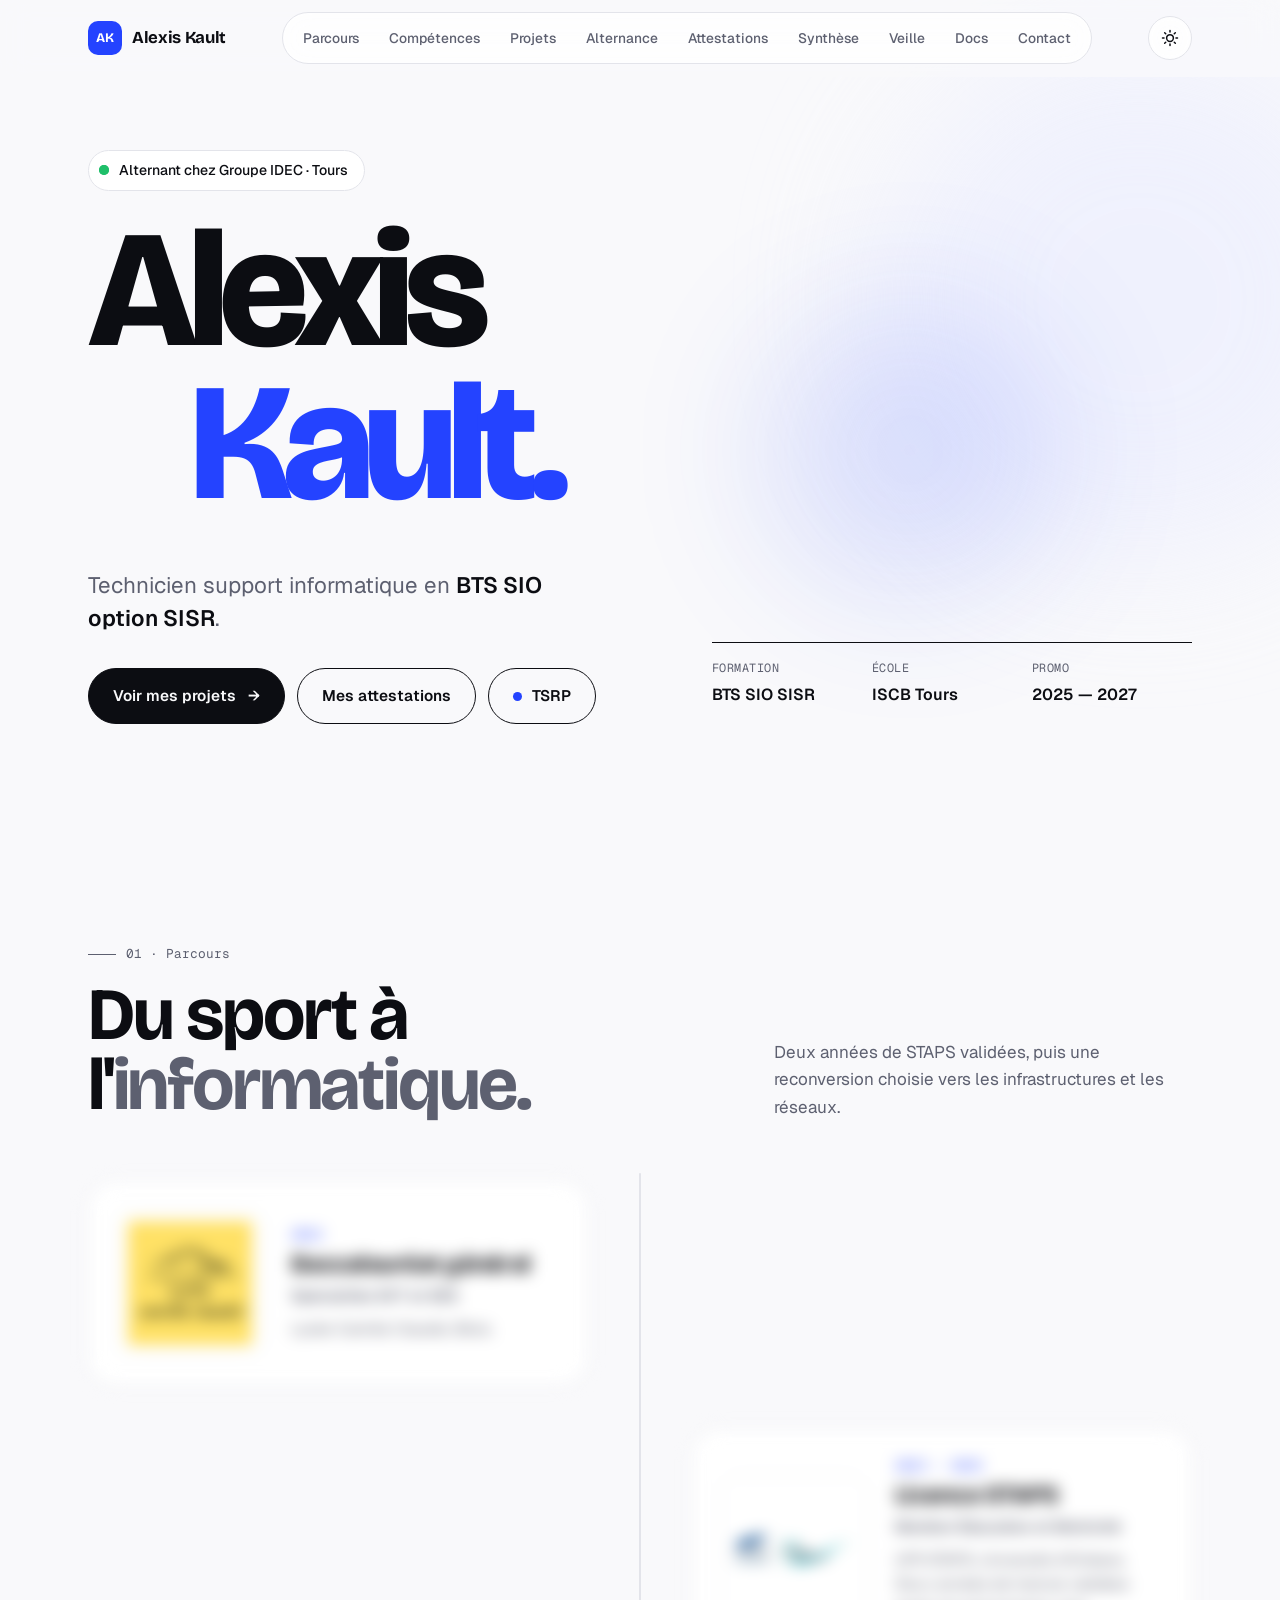
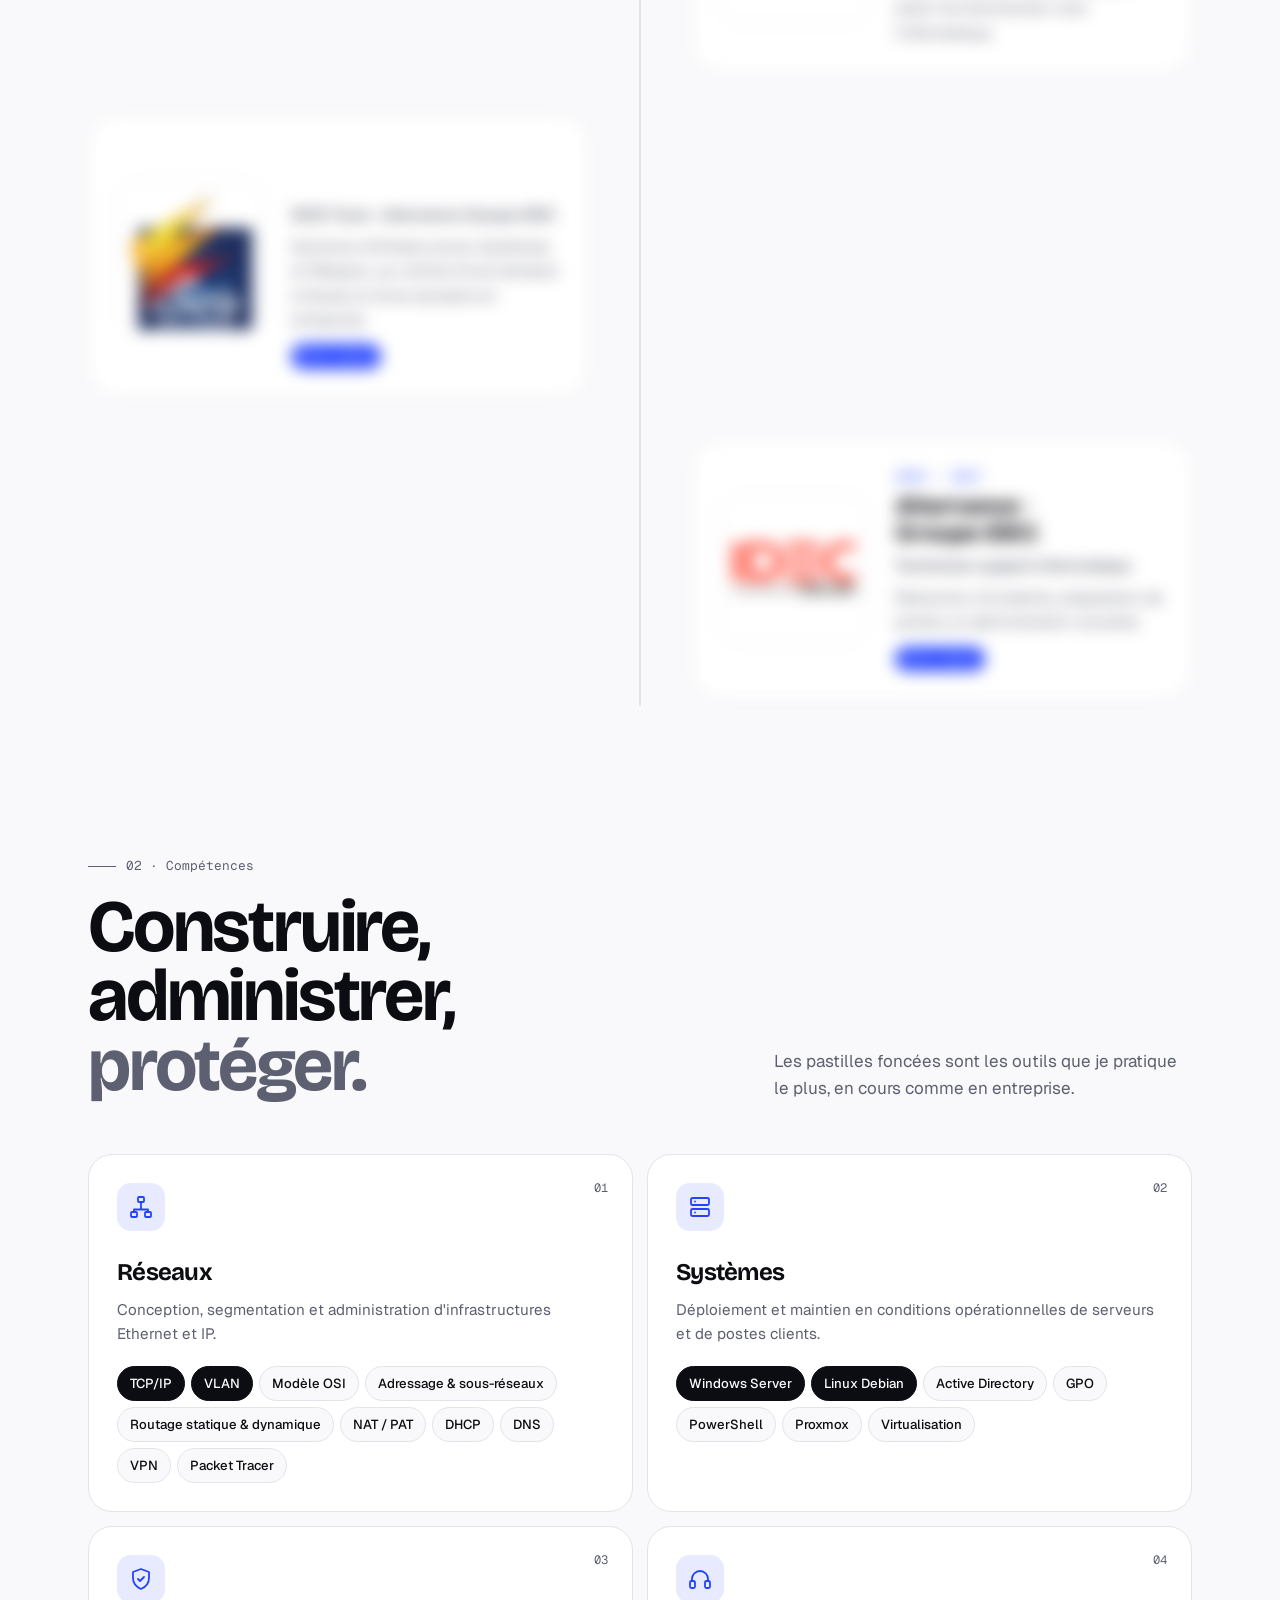
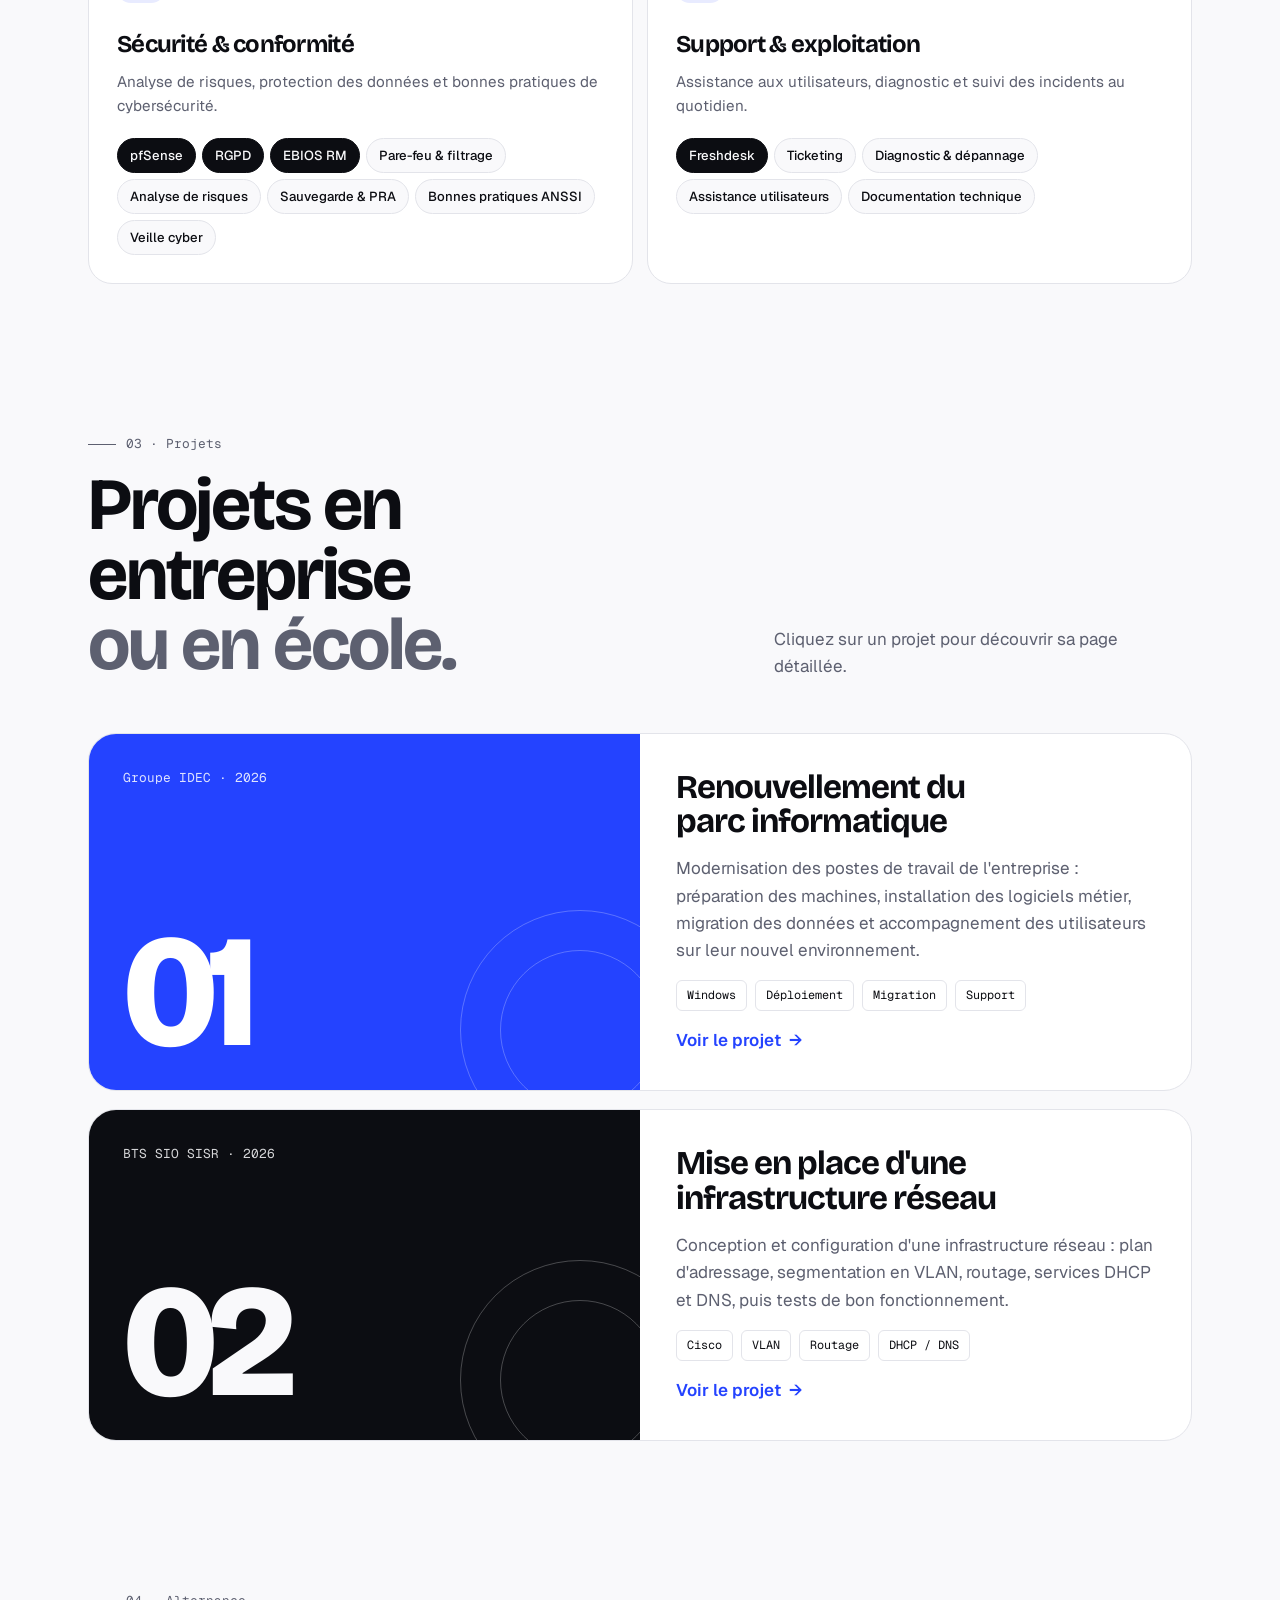
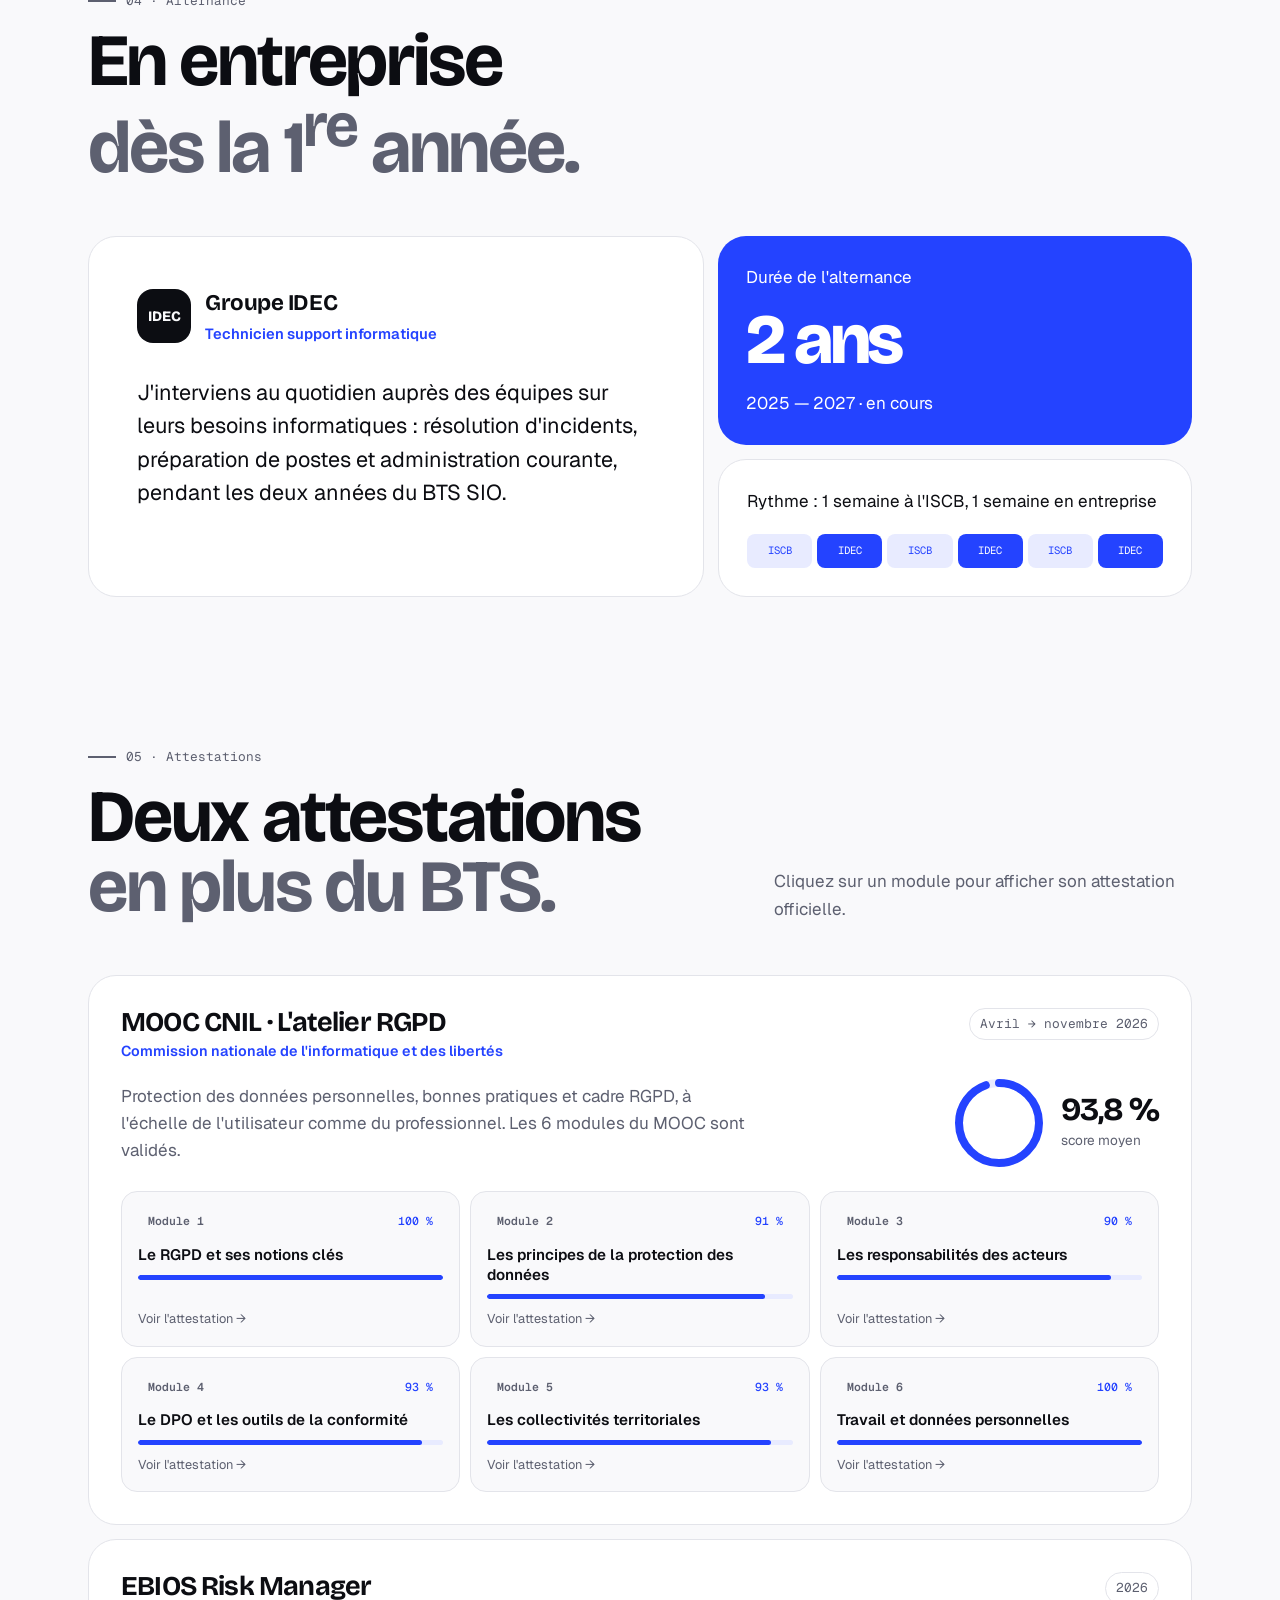
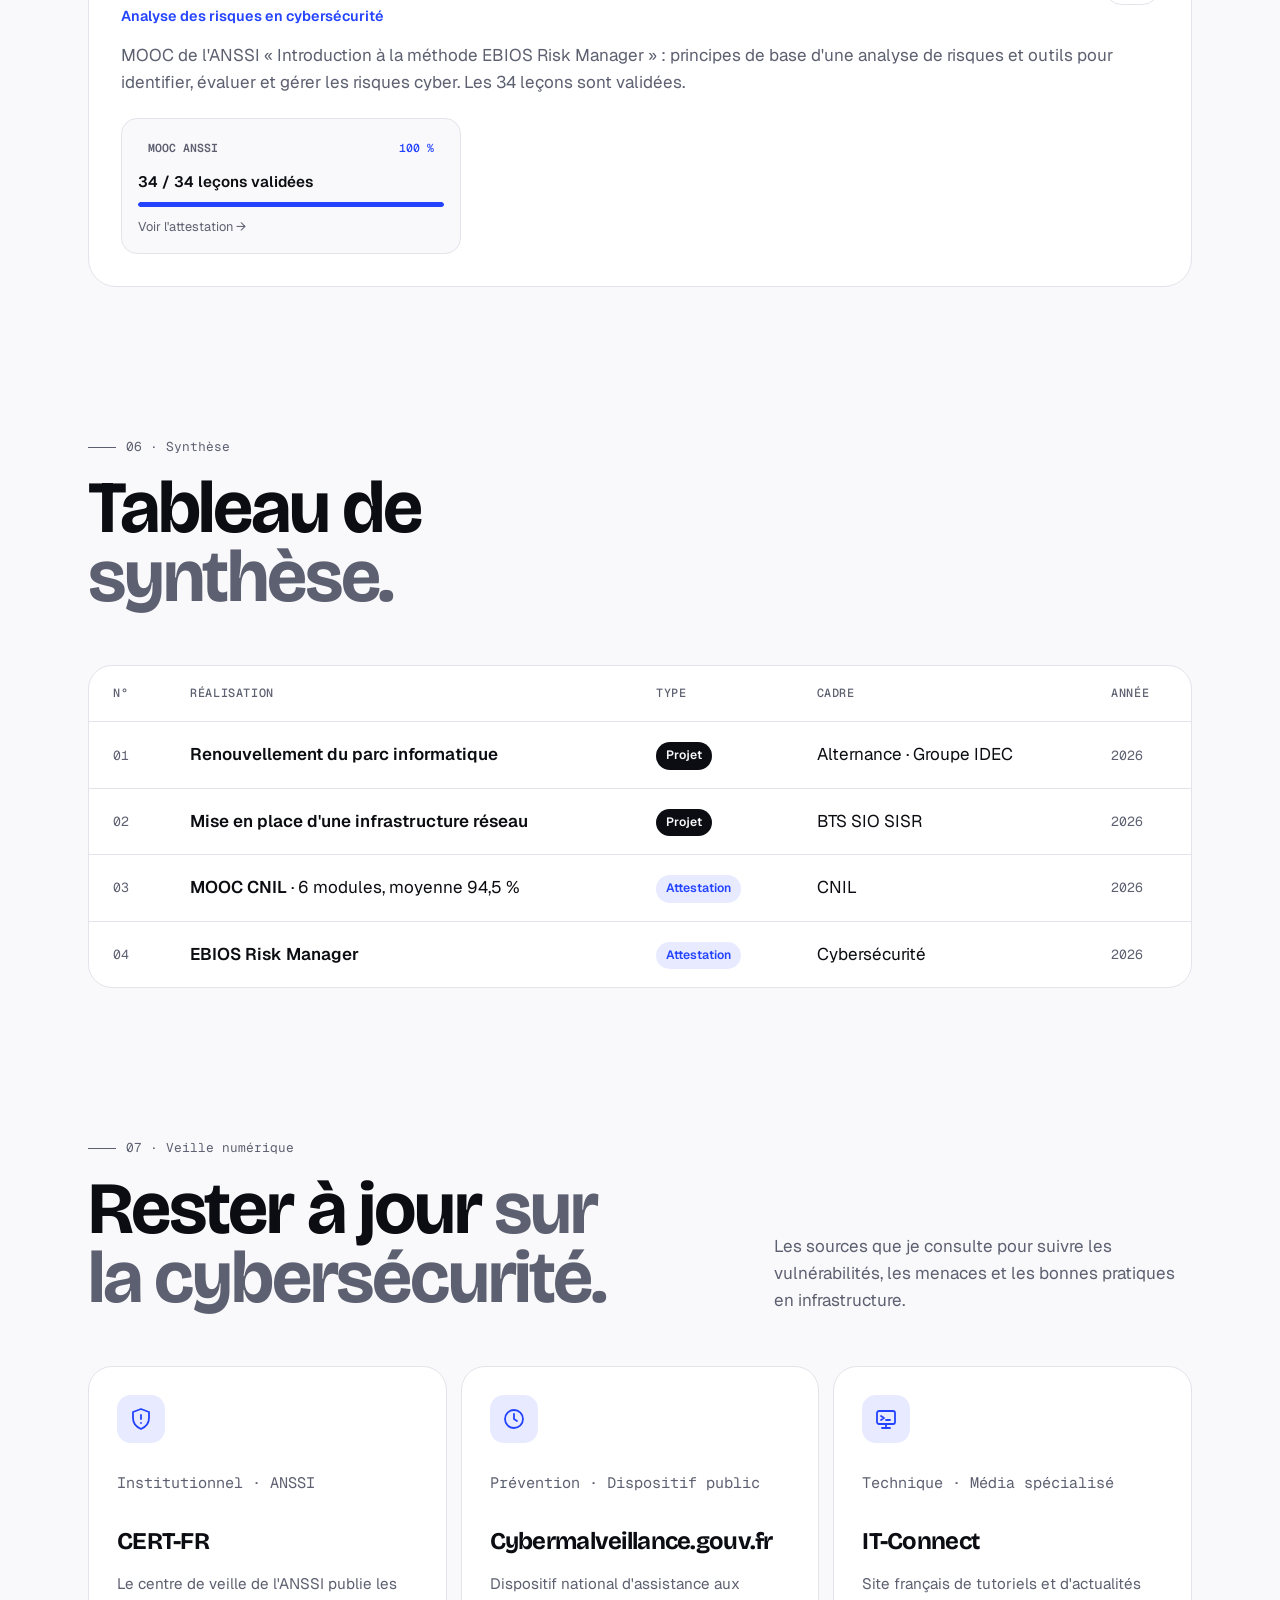
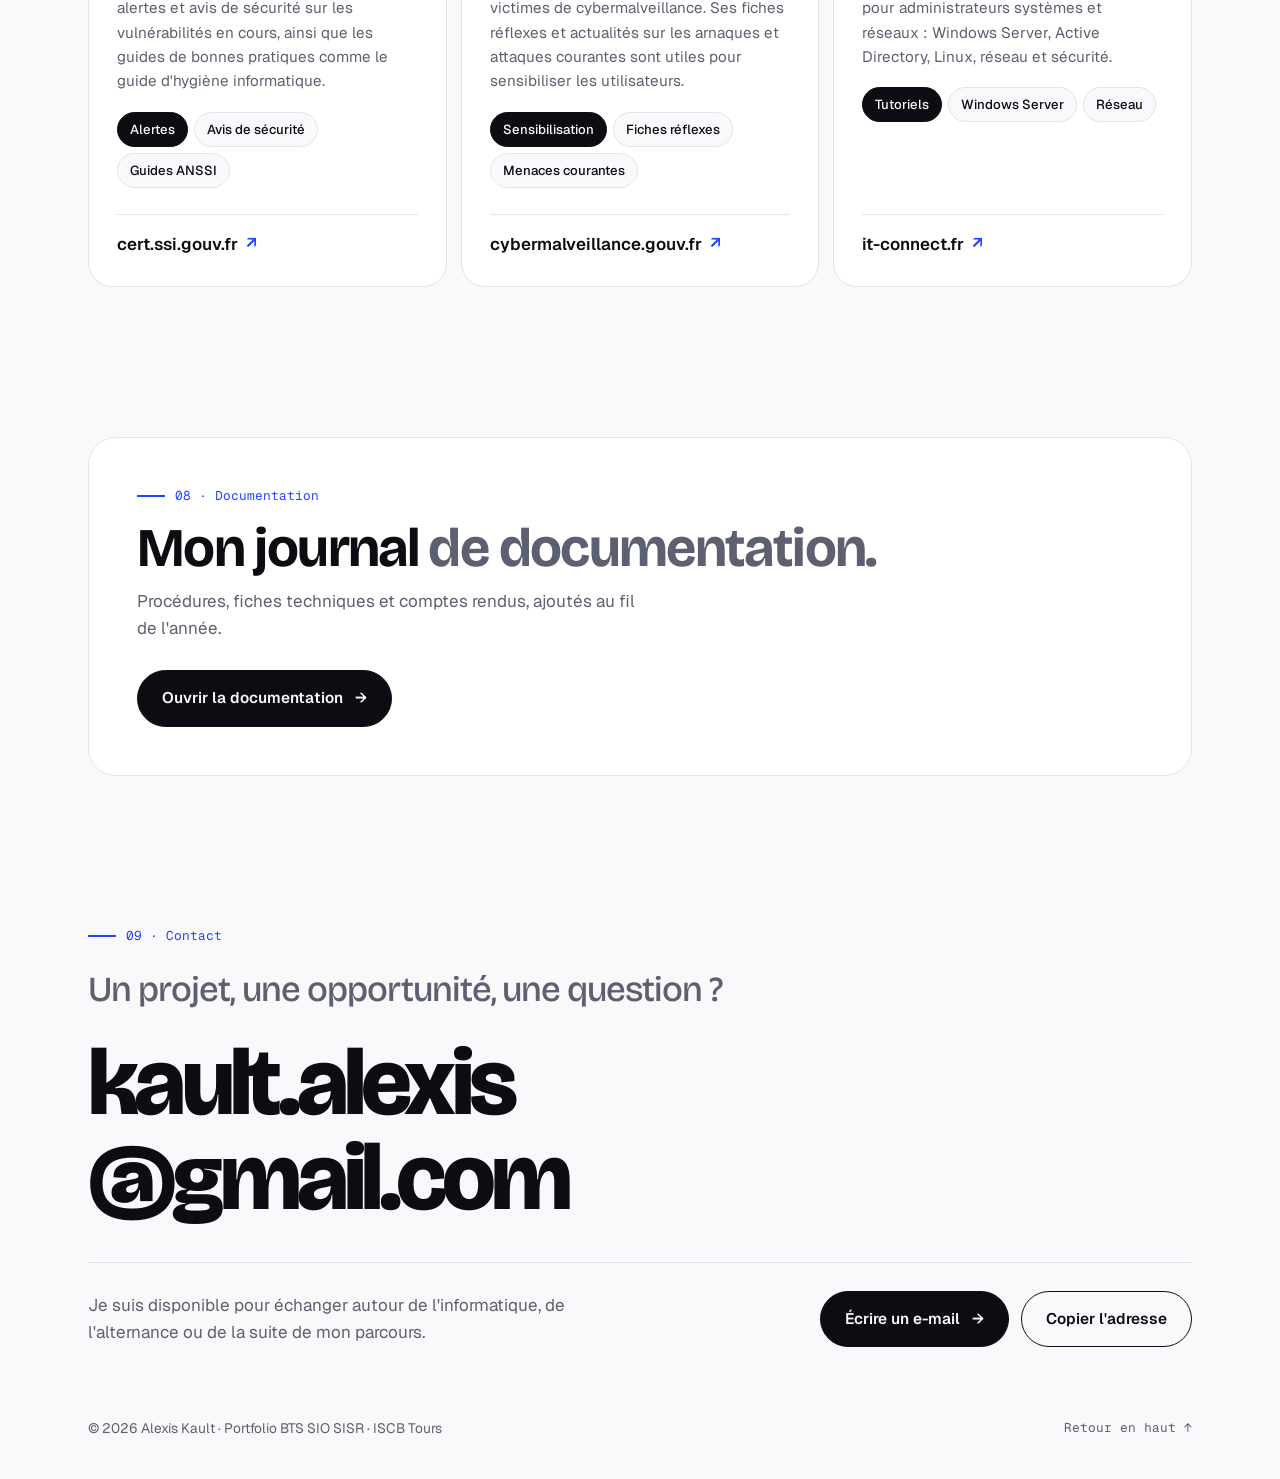
==== index.html @ f775b731 "Add files via upload" ====
<!DOCTYPE html>
<html lang="fr">
<head>
<meta charset="utf-8">
<meta name="viewport" content="width=device-width, initial-scale=1">
<title>Alexis Kault · Portfolio BTS SIO</title>
<meta name="description" content="Portfolio d'Alexis Kault, étudiant en BTS SIO option SISR à l'ISCB de Tours, technicien support informatique en alternance chez Groupe IDEC.">
<meta name="author" content="Alexis Kault">
<meta property="og:type" content="website">
<meta property="og:title" content="Alexis Kault · Portfolio BTS SIO SISR">
<meta property="og:description" content="Réseaux, systèmes et cybersécurité. Technicien support en alternance chez Groupe IDEC.">
<meta name="theme-color" content="#2443ff">
<link rel="icon" href="data:image/svg+xml,%3Csvg xmlns='http://www.w3.org/2000/svg' viewBox='0 0 64 64'%3E%3Crect width='64' height='64' rx='16' fill='%232443ff'/%3E%3Ctext x='32' y='43' font-family='Arial' font-weight='800' font-size='30' fill='white' text-anchor='middle'%3EAK%3C/text%3E%3C/svg%3E">
<script>document.documentElement.classList.add("js")</script>
<link rel="preconnect" href="https://fonts.googleapis.com">
<link rel="preconnect" href="https://fonts.gstatic.com" crossorigin>
<link href="https://fonts.googleapis.com/css2?family=Bricolage+Grotesque:opsz,wght@12..96,400..800&family=Geist:wght@400;500;600&family=Geist+Mono:wght@400;500&display=swap" rel="stylesheet">
<link rel="stylesheet" href="style.css">
</head>
<body>
<a class="skip" href="#contenu">Aller au contenu</a>
<div class="prog" id="prog" aria-hidden="true"></div>

<header class="bar">
  <div class="wrap">
    <a class="logo" href="#top"><i>AK</i>Alexis Kault</a>
    <div class="pill">
      <nav id="nav" aria-label="Navigation principale">
        <span class="ind" id="ind" aria-hidden="true"></span>
        <a href="#parcours">Parcours</a>
        <a href="#competences">Compétences</a>
        <a href="#projets">Projets</a>
        <a href="#alternance">Alternance</a>
        <a href="#certifications">Attestations</a>
        <a href="#synthese">Synthèse</a>
        <a href="#veille">Veille</a>
        <a href="#documentation">Docs</a>
        <a href="#contact">Contact</a>
      </nav>
    </div>
    <div class="right-ctl">
      <button class="icon-btn" id="theme" type="button" aria-label="Changer de thème (clair / sombre)">
        <svg viewBox="0 0 24 24" fill="none" stroke="currentColor" stroke-width="2" stroke-linecap="round"><circle cx="12" cy="12" r="4.5"/><path d="M12 2v2M12 20v2M4.9 4.9l1.4 1.4M17.7 17.7l1.4 1.4M2 12h2M20 12h2M4.9 19.1l1.4-1.4M17.7 6.3l1.4-1.4"/></svg>
      </button>
      <button class="icon-btn burger" id="burger" type="button" aria-label="Ouvrir le menu" aria-expanded="false" aria-controls="drawer">
        <svg viewBox="0 0 24 24" fill="none" stroke="currentColor" stroke-width="2" stroke-linecap="round"><path d="M4 8h16M4 16h16"/></svg>
      </button>
    </div>
  </div>
</header>

<nav class="drawer" id="drawer" aria-label="Menu mobile">
  <a href="#parcours"><small>01</small>Parcours</a>
  <a href="#competences"><small>02</small>Compétences</a>
  <a href="#projets"><small>03</small>Projets</a>
  <a href="#alternance"><small>04</small>Alternance</a>
  <a href="#certifications"><small>05</small>Attestations</a>
  <a href="#synthese"><small>06</small>Synthèse</a>
  <a href="#veille"><small>07</small>Veille</a>
  <a href="#documentation"><small>08</small>Documentation</a>
  <a href="#contact"><small>09</small>Contact</a>
</nav>

<main id="contenu">
<section class="hero" id="top">
  <span class="blob a" aria-hidden="true"></span><span class="blob b" aria-hidden="true"></span>
  <div class="wrap">
    <span class="badge f f0"><i></i>Alternant chez Groupe IDEC · Tours</span>
    <h1><span class="ln"><span>Alexis</span></span><span class="ln"><span><em>Kault.</em></span></span></h1>
    <div class="hero-low">
      <div>
        <p class="lead f f1">Technicien support informatique en <b>BTS SIO option SISR</b>.</p>
        <div class="cta f f2">
          <a class="btn solid" href="#projets">Voir mes projets <span class="ar">→</span></a>
          <a class="btn" href="#certifications">Mes attestations</a>
          <span class="tsrp-wrap"><button class="btn tsrp" id="tsrp" type="button" aria-describedby="tsrp-tip"><span class="tsrp-dot" aria-hidden="true"></span>TSRP</button><span class="tip" id="tsrp-tip" role="tooltip">Tableau de synthèse des réalisations professionnelles</span></span>
        </div>
      </div>
      <dl class="facts f f3">
        <div><dt>Formation</dt><dd>BTS SIO SISR</dd></div>
        <div><dt>École</dt><dd>ISCB Tours</dd></div>
        <div><dt>Promo</dt><dd>2025 — 2027</dd></div>
      </dl>
    </div>
  </div>
</section>

<section class="s" id="parcours">
  <div class="wrap">
    <div class="s-head">
      <div><p class="kicker rv">01 · Parcours</p><h2 class="rv" style="--d:1">Du sport à l'<em>informatique.</em></h2></div>
      <p class="rv" style="--d:2">Deux années de STAPS validées, puis une reconversion choisie vers les infrastructures et les réseaux.</p>
    </div>
    <div class="tl" id="tl">
      <article class="ev">
        <div class="lg" data-logo="lycee-camille-claudel" data-alt="Lycée Camille Claudel">CC<small>logo</small></div>
        <div><p class="yr">2023</p><h3>Baccalauréat général</h3><p class="sp">Spécialités SVT et SES</p><p>Lycée Camille Claudel, Blois.</p></div>
      </article>
      <article class="ev">
        <div class="lg" data-logo="universite-orleans" data-alt="Université d'Orléans">UO<small>logo</small></div>
        <div><p class="yr">2023 — 2025</p><h3>Licence STAPS</h3><p class="sp">Mention Éducation et Motricité</p><p>UFR STAPS, Université d'Orléans. Deux années de licence validées avant ma reconversion vers l'informatique.</p></div>
      </article>
      <article class="ev cur">
        <div class="lg" data-logo="iscb" data-alt="ISCB Tours">ISCB<small>logo</small></div>
        <div><p class="yr">2025 — 2027</p><h3>BTS SIO option SISR</h3><p class="sp">ISCB Tours · alternance Groupe IDEC</p><p>Solutions d'Infrastructure, Systèmes et Réseaux, au rythme d'une semaine à l'école et d'une semaine en entreprise.</p><span class="now">● en cours</span></div>
      </article>
      <article class="ev cur">
        <div class="lg" data-logo="groupe-idec" data-alt="Groupe IDEC">IDEC<small>logo</small></div>
        <div><p class="yr">2025 — 2027</p><h3>Alternance · Groupe IDEC</h3><p class="sp">Technicien support informatique</p><p>Résolution d'incidents, préparation de postes, et administration courante.</p><span class="now">● en cours</span></div>
      </article>
    </div>
  </div>
</section>

<section class="s" id="competences">
  <div class="wrap">
    <div class="s-head">
      <div><p class="kicker rv">02 · Compétences</p><h2 class="rv" style="--d:1">Construire, administrer, <em>protéger.</em></h2></div>
      <p class="rv" style="--d:2">Les pastilles foncées sont les outils que je pratique le plus, en cours comme en entreprise.</p>
    </div>
    <div class="bento">
      <article class="tile big rv">
        <span class="n">01</span>
        <div class="ico"><svg viewBox="0 0 24 24" fill="none" stroke="currentColor" stroke-width="1.8" stroke-linecap="round" stroke-linejoin="round"><rect x="9" y="2" width="6" height="5" rx="1"/><rect x="2" y="17" width="6" height="5" rx="1"/><rect x="16" y="17" width="6" height="5" rx="1"/><path d="M12 7v5M5 17v-2.5h14V17M12 12v2.5"/></svg></div>
        <h3>Réseaux</h3>
        <p>Conception, segmentation et administration d'infrastructures Ethernet et IP.</p>
        <ul class="chips"><li class="k">TCP/IP</li><li class="k">VLAN</li><li>Modèle OSI</li><li>Adressage &amp; sous-réseaux</li><li>Routage statique &amp; dynamique</li><li>NAT / PAT</li><li>DHCP</li><li>DNS</li><li>VPN</li><li>Packet Tracer</li></ul>
      </article>
      <article class="tile big rv" style="--d:1">
        <span class="n">02</span>
        <div class="ico"><svg viewBox="0 0 24 24" fill="none" stroke="currentColor" stroke-width="1.8" stroke-linecap="round" stroke-linejoin="round"><rect x="3" y="3" width="18" height="7" rx="1.5"/><rect x="3" y="14" width="18" height="7" rx="1.5"/><path d="M7 6.5h.01M7 17.5h.01"/></svg></div>
        <h3>Systèmes</h3>
        <p>Déploiement et maintien en conditions opérationnelles de serveurs et de postes clients.</p>
        <ul class="chips"><li class="k">Windows Server</li><li class="k">Linux Debian</li><li>Active Directory</li><li>GPO</li><li>PowerShell</li><li>Proxmox</li><li>Virtualisation</li></ul>
      </article>
      <article class="tile big rv">
        <span class="n">03</span>
        <div class="ico"><svg viewBox="0 0 24 24" fill="none" stroke="currentColor" stroke-width="1.8" stroke-linecap="round" stroke-linejoin="round"><path d="M12 2l8 3v6c0 5-3.5 9-8 11-4.5-2-8-6-8-11V5l8-3z"/><path d="M9 12l2 2 4-4"/></svg></div>
        <h3>Sécurité &amp; conformité</h3>
        <p>Analyse de risques, protection des données et bonnes pratiques de cybersécurité.</p>
        <ul class="chips"><li class="k">pfSense</li><li class="k">RGPD</li><li class="k">EBIOS RM</li><li>Pare-feu &amp; filtrage</li><li>Analyse de risques</li><li>Sauvegarde &amp; PRA</li><li>Bonnes pratiques ANSSI</li><li>Veille cyber</li></ul>
      </article>
      <article class="tile big rv" style="--d:1">
        <span class="n">04</span>
        <div class="ico"><svg viewBox="0 0 24 24" fill="none" stroke="currentColor" stroke-width="1.8" stroke-linecap="round" stroke-linejoin="round"><path d="M4 14v-2a8 8 0 0116 0v2"/><rect x="2" y="14" width="5" height="7" rx="1.5"/><rect x="17" y="14" width="5" height="7" rx="1.5"/></svg></div>
        <h3>Support &amp; exploitation</h3>
        <p>Assistance aux utilisateurs, diagnostic et suivi des incidents au quotidien.</p>
        <ul class="chips"><li class="k">Freshdesk</li><li>Ticketing</li><li>Diagnostic &amp; dépannage</li><li>Assistance utilisateurs</li><li>Documentation technique</li></ul>
      </article>
    </div>
  </div>
</section>

<section class="s" id="projets">
  <div class="wrap">
    <div class="s-head">
      <div><p class="kicker rv">03 · Projets</p><h2 class="rv" style="--d:1">Projets en entreprise <em>ou en école.</em></h2></div>
      <p class="rv" style="--d:2">Cliquez sur un projet pour découvrir sa page détaillée.</p>
    </div>
    <div class="proj">
      <a class="p-card rv" href="projet-1.html">
        <div class="p-vis"><span class="tag">Groupe IDEC · 2026</span><span class="big">01</span><i class="ring" aria-hidden="true"></i><i class="ring r2" aria-hidden="true"></i></div>
        <div class="p-body">
          <h3>Renouvellement du parc informatique</h3>
          <p>Modernisation des postes de travail de l'entreprise : préparation des machines, installation des logiciels métier, migration des données et accompagnement des utilisateurs sur leur nouvel environnement.</p>
          <div class="p-meta"><span>Windows</span><span>Déploiement</span><span>Migration</span><span>Support</span></div>
          <span class="p-more">Voir le projet <span class="ar">→</span></span>
        </div>
      </a>
      <a class="p-card rv" href="projet-2.html">
        <div class="p-vis"><span class="tag">BTS SIO SISR · 2026</span><span class="big">02</span><i class="ring" aria-hidden="true"></i><i class="ring r2" aria-hidden="true"></i></div>
        <div class="p-body">
          <h3>Mise en place d'une infrastructure réseau</h3>
          <p>Conception et configuration d'une infrastructure réseau : plan d'adressage, segmentation en VLAN, routage, services DHCP et DNS, puis tests de bon fonctionnement.</p>
          <div class="p-meta"><span>Cisco</span><span>VLAN</span><span>Routage</span><span>DHCP / DNS</span></div>
          <span class="p-more">Voir le projet <span class="ar">→</span></span>
        </div>
      </a>
    </div>
  </div>
</section>

<section class="s" id="alternance">
  <div class="wrap">
    <div class="s-head">
      <div><p class="kicker rv">04 · Alternance</p><h2 class="rv" style="--d:1">En entreprise <em>dès la 1<sup>re</sup> année.</em></h2></div>
    </div>
    <div class="alt">
      <article class="q rv">
        <div class="co"><i>IDEC</i><div><b>Groupe IDEC</b><span>Technicien support informatique</span></div></div>
        <p>J'interviens au quotidien auprès des équipes sur leurs besoins informatiques : résolution d'incidents, préparation de postes et administration courante, pendant les deux années du BTS SIO.</p>
      </article>
      <div class="side">
        <div class="stat rv" style="--d:1"><span>Durée de l'alternance</span><span class="v"><span data-count="2">2</span> ans</span><span>2025 — 2027 · en cours</span></div>
        <div class="stat alt2 rv" style="--d:2">
          <span>Rythme : 1 semaine à l'ISCB, 1 semaine en entreprise</span>
          <div class="weeks" aria-hidden="true"><span>ISCB</span><span class="w hl">IDEC</span><span>ISCB</span><span class="w">IDEC</span><span>ISCB</span><span class="w">IDEC</span></div>
        </div>
      </div>
    </div>
  </div>
</section>

<section class="s" id="certifications">
  <div class="wrap">
    <div class="s-head">
      <div><p class="kicker rv">05 · Attestations</p><h2 class="rv" style="--d:1">Deux attestations <em>en plus du BTS.</em></h2></div>
      <p class="rv" style="--d:2">Cliquez sur un module pour afficher son attestation officielle.</p>
    </div>
    <div class="certs">
      <article class="c-card wide rv">
        <div class="c-top">
          <div><h3>MOOC CNIL · L'atelier RGPD</h3><p class="by">Commission nationale de l'informatique et des libertés</p></div>
          <span class="date">Avril → novembre 2026</span>
        </div>
        <div class="c-top" style="align-items:center">
          <p style="max-width:58ch">Protection des données personnelles, bonnes pratiques et cadre RGPD, à l'échelle de l'utilisateur comme du professionnel. Les 6 modules du MOOC sont validés.</p>
          <div class="ring-score" id="ring">
            <svg viewBox="0 0 92 92" aria-hidden="true"><circle class="bg" cx="46" cy="46" r="40"/><circle class="fg" cx="46" cy="46" r="40"/></svg>
            <div class="lbl"><b><span id="avg">94,5</span> %</b><span>score moyen</span></div>
          </div>
        </div>
        <div class="mods"><button class="mod" type="button" data-view="cnil1" data-title="CNIL · Module 1 : Le RGPD et ses notions clés · 100 %" style="--k:0"><span class="t"><span>Module 1</span><b>100 %</b></span><span class="nm">Le RGPD et ses notions clés</span><span class="meter"><i style="--v:100%"></i></span><span class="see">Voir l'attestation →</span></button><button class="mod" type="button" data-view="cnil2" data-title="CNIL · Module 2 : Les principes de la protection des données · 91 %" style="--k:1"><span class="t"><span>Module 2</span><b>91 %</b></span><span class="nm">Les principes de la protection des données</span><span class="meter"><i style="--v:91%"></i></span><span class="see">Voir l'attestation →</span></button><button class="mod" type="button" data-view="cnil3" data-title="CNIL · Module 3 : Les responsabilités des acteurs · 90 %" style="--k:2"><span class="t"><span>Module 3</span><b>90 %</b></span><span class="nm">Les responsabilités des acteurs</span><span class="meter"><i style="--v:90%"></i></span><span class="see">Voir l'attestation →</span></button><button class="mod" type="button" data-view="cnil4" data-title="CNIL · Module 4 : Le DPO et les outils de la conformité · 93 %" style="--k:3"><span class="t"><span>Module 4</span><b>93 %</b></span><span class="nm">Le DPO et les outils de la conformité</span><span class="meter"><i style="--v:93%"></i></span><span class="see">Voir l'attestation →</span></button><button class="mod" type="button" data-view="cnil5" data-title="CNIL · Module 5 : Les collectivités territoriales · 93 %" style="--k:4"><span class="t"><span>Module 5</span><b>93 %</b></span><span class="nm">Les collectivités territoriales</span><span class="meter"><i style="--v:93%"></i></span><span class="see">Voir l'attestation →</span></button><button class="mod" type="button" data-view="cnil6" data-title="CNIL · Module 6 : Travail et données personnelles · 100 %" style="--k:5"><span class="t"><span>Module 6</span><b>100 %</b></span><span class="nm">Travail et données personnelles</span><span class="meter"><i style="--v:100%"></i></span><span class="see">Voir l'attestation →</span></button></div>
      </article>
      <article class="c-card wide rv">
        <div class="c-top"><div><h3>EBIOS Risk Manager</h3><p class="by">Analyse des risques en cybersécurité</p></div><span class="date">2026</span></div>
        <p>MOOC de l'ANSSI « Introduction à la méthode EBIOS Risk Manager » : principes de base d'une analyse de risques et outils pour identifier, évaluer et gérer les risques cyber. Les 34 leçons sont validées.</p>
        <div class="mods" style="grid-template-columns:minmax(0,340px)"><button class="mod" type="button" data-view="ebios" data-title="EBIOS Risk Manager · 34 / 34 leçons · 100 %"><span class="t"><span>MOOC ANSSI</span><b>100 %</b></span><span class="nm">34 / 34 leçons validées</span><span class="meter"><i style="--v:100%"></i></span><span class="see">Voir l'attestation →</span></button></div>
      </article>
    </div>
  </div>
</section>

<section class="s" id="synthese">
  <div class="wrap">
    <div class="s-head">
      <div><p class="kicker rv">06 · Synthèse</p><h2 class="rv" style="--d:1">Tableau de <em>synthèse.</em></h2></div>
    </div>
    <div class="tbl rv"><div class="tbl-scroll">
      <table>
        <thead><tr><th>N°</th><th>Réalisation</th><th>Type</th><th>Cadre</th><th>Année</th></tr></thead>
        <tbody>
          <tr><td class="n">01</td><td><b>Renouvellement du parc informatique</b></td><td><span class="t pj">Projet</span></td><td>Alternance · Groupe IDEC</td><td class="n">2026</td></tr>
          <tr><td class="n">02</td><td><b>Mise en place d'une infrastructure réseau</b></td><td><span class="t pj">Projet</span></td><td>BTS SIO SISR</td><td class="n">2026</td></tr>
          <tr><td class="n">03</td><td><b>MOOC CNIL</b> · 6 modules, moyenne 94,5 %</td><td><span class="t ct">Attestation</span></td><td>CNIL</td><td class="n">2026</td></tr>
          <tr><td class="n">04</td><td><b>EBIOS Risk Manager</b></td><td><span class="t ct">Attestation</span></td><td>Cybersécurité</td><td class="n">2026</td></tr>
        </tbody>
      </table>
    </div></div>
  </div>
</section>

<section class="s" id="veille">
  <div class="wrap">
    <div class="s-head">
      <div><p class="kicker rv">07 · Veille numérique</p><h2 class="rv" style="--d:1">Rester à jour <em>sur la cybersécurité.</em></h2></div>
      <p class="rv" style="--d:2">Les sources que je consulte pour suivre les vulnérabilités, les menaces et les bonnes pratiques en infrastructure.</p>
    </div>
    <div class="veille">
      <article class="tile v-card rv" style="--d:0">
        <div class="ico"><svg viewBox="0 0 24 24" fill="none" stroke="currentColor" stroke-width="1.8" stroke-linecap="round" stroke-linejoin="round"><path d="M12 2l8 3v6c0 5-3.5 9-8 11-4.5-2-8-6-8-11V5l8-3z"/><path d="M12 8v4M12 16h.01"/></svg></div>
        <p class="v-src">Institutionnel · ANSSI</p>
        <h3>CERT-FR</h3>
        <p>Le centre de veille de l'ANSSI publie les alertes et avis de sécurité sur les vulnérabilités en cours, ainsi que les guides de bonnes pratiques comme le guide d'hygiène informatique.</p>
        <ul class="chips"><li class="k">Alertes</li><li>Avis de sécurité</li><li>Guides ANSSI</li></ul>
        <a class="v-link" href="https://www.cert.ssi.gouv.fr/" target="_blank" rel="noopener">cert.ssi.gouv.fr <span class="ar">↗</span></a>
      </article>
      <article class="tile v-card rv" style="--d:1">
        <div class="ico"><svg viewBox="0 0 24 24" fill="none" stroke="currentColor" stroke-width="1.8" stroke-linecap="round" stroke-linejoin="round"><circle cx="12" cy="12" r="9"/><path d="M12 7v5l3 2"/></svg></div>
        <p class="v-src">Prévention · Dispositif public</p>
        <h3>Cybermalveillance.gouv.fr</h3>
        <p>Dispositif national d'assistance aux victimes de cybermalveillance. Ses fiches réflexes et actualités sur les arnaques et attaques courantes sont utiles pour sensibiliser les utilisateurs.</p>
        <ul class="chips"><li class="k">Sensibilisation</li><li>Fiches réflexes</li><li>Menaces courantes</li></ul>
        <a class="v-link" href="https://www.cybermalveillance.gouv.fr/" target="_blank" rel="noopener">cybermalveillance.gouv.fr <span class="ar">↗</span></a>
      </article>
      <article class="tile v-card rv" style="--d:2">
        <div class="ico"><svg viewBox="0 0 24 24" fill="none" stroke="currentColor" stroke-width="1.8" stroke-linecap="round" stroke-linejoin="round"><rect x="3" y="4" width="18" height="13" rx="2"/><path d="M8 21h8M12 17v4M7 9l3 2-3 2M12 13h4"/></svg></div>
        <p class="v-src">Technique · Média spécialisé</p>
        <h3>IT-Connect</h3>
        <p>Site français de tutoriels et d'actualités pour administrateurs systèmes et réseaux : Windows Server, Active Directory, Linux, réseau et sécurité.</p>
        <ul class="chips"><li class="k">Tutoriels</li><li>Windows Server</li><li>Réseau</li></ul>
        <a class="v-link" href="https://www.it-connect.fr/" target="_blank" rel="noopener">it-connect.fr <span class="ar">↗</span></a>
      </article>
    </div>
  </div>
</section>

<section class="s" id="documentation">
  <div class="wrap">
    <a class="doc-cta rv" href="documentation.html">
      <div><p class="kicker">08 · Documentation</p><h2>Mon journal <em>de documentation.</em></h2><p>Procédures, fiches techniques et comptes rendus, ajoutés au fil de l'année.</p></div>
      <span class="btn solid">Ouvrir la documentation <span class="ar">→</span></span>
    </a>
  </div>
</section>

<section class="contact" id="contact">
  <div class="wrap">
    <p class="kicker rv">09 · Contact</p>
    <h2 class="rv" style="--d:1;font-size:clamp(1.6rem,3vw,2.2rem);color:var(--mute);font-weight:500">Un projet, une opportunité, une question ?</h2>
    <a class="big-mail rv" style="--d:2" href="mailto:kault.alexis@gmail.com">kault.alexis<br>@gmail.com</a>
    <div class="row2 rv" style="--d:3">
      <p>Je suis disponible pour échanger autour de l'informatique, de l'alternance ou de la suite de mon parcours.</p>
      <div class="cta" style="margin:0">
        <a class="btn solid" href="mailto:kault.alexis@gmail.com">Écrire un e-mail <span class="ar">→</span></a>
        <button class="btn" id="copy" type="button">Copier l'adresse</button>
      </div>
    </div>
  </div>
</section>
</main>

<footer>
  <div class="wrap"><span>© 2026 Alexis Kault · Portfolio BTS SIO SISR · ISCB Tours</span><button class="totop" id="totop" type="button">Retour en haut ↑</button></div>
</footer>

<div class="viewer" id="viewer" role="dialog" aria-modal="true" aria-labelledby="vt" hidden>
  <div class="v-box">
    <div class="v-head">
      <button type="button" id="vprev" aria-label="Attestation précédente">←</button>
      <span class="tt" id="vt"></span><span class="cnt" id="vc"></span>
      <button type="button" id="vnext" aria-label="Attestation suivante">→</button>
      <button type="button" id="vclose" aria-label="Fermer">✕</button>
    </div>
    <div class="v-img"><img id="vimg" alt=""></div>
  </div>
</div>

<dialog class="dlg dv" id="tv" aria-labelledby="tv-t">
  <div class="dv-head"><span class="cat">TSRP</span><span class="dv-date" id="tv-d"></span><button type="button" class="x" data-close aria-label="Fermer">✕</button></div>
  <div class="dv-body"><h3 id="tv-t">Tableau de synthèse des réalisations professionnelles</h3><div id="tv-f"></div></div>
</dialog>
<dialog class="dlg" id="tm" aria-labelledby="tm-t">
  <div class="dlg-in">
    <h3 id="tm-t">Mon TSRP</h3>
    <p class="hint" id="tm-s"></p>
    <div class="drop" id="tm-drop"><input id="tm-file" type="file" accept="application/pdf" aria-describedby="tm-dt"><span class="drop-ico" aria-hidden="true">↑</span><span id="tm-dt"><b>Dépose ton TSRP en PDF ici</b><br><span class="hint">ou clique pour choisir le fichier · 15 Mo max</span></span></div>
    <div class="row-btn"><button class="btn" type="button" id="tm-rm">Retirer le PDF</button><button class="btn" type="button" id="tm-see">Aperçu</button><button class="btn solid" type="button" data-close>Terminé</button></div>
  </div>
</dialog>
<dialog class="dlg" id="lock" aria-labelledby="lockt">
  <form id="lockf" class="dlg-in">
    <h3 id="lockt">Mode édition</h3>
    <label for="pw">Mot de passe<input id="pw" type="password" autocomplete="current-password" required></label>
    <p class="hint" id="pwerr" role="alert" style="color:#d33;min-height:1.2em"></p>
    <div class="row-btn"><button class="btn" type="button" id="lockc">Annuler</button><button class="btn solid" type="submit">Déverrouiller</button></div>
  </form>
</dialog>
<input type="file" id="logo-in" accept="image/png,image/jpeg,image/webp,image/svg+xml" hidden>
<div class="edit-bar fixed" role="status"><span><b>Mode édition.</b> Clique sur un logo du parcours ou sur TSRP pour les changer, puis exporte <b>index.html</b>.</span><span class="acts"><button class="btn" type="button" id="exp">Exporter en HTML</button><button class="btn" type="button" id="quit">Quitter</button></span></div>
<div class="toast" id="toast" role="status" aria-live="polite"></div>
<script id="site-data">window.SITE = {"tsrp":{"name":"Tableau E5 de  KAULT Alexis.pdf","type":"application/pdf","data":"[data-uri]"},"logos":{"lycee-camille-claudel":"[data-uri]","universite-orleans":"[data-uri]","iscb":"[data-uri]","groupe-idec":"[data-uri]"}};</script>
<script>window.ATTESTATIONS={"cnil1": "[data-uri]", "cnil2": "[data-uri]", "cnil3": "[data-uri]", "cnil4": "[data-uri]", "cnil5": "[data-uri]", "cnil6": "[data-uri]", "ebios": "[data-uri]"};</script>
<script>
(function(){
  var SRC='<!DOCTYPE html>\n'+document.documentElement.outerHTML.replace(/^<html[^>]*>/,'<html lang="fr">');
  var root=document.documentElement,body=document.body,calm=matchMedia('(prefers-reduced-motion: reduce)').matches;

  // Thème
  document.getElementById('theme').addEventListener('click',function(){
    var dark=root.dataset.theme?root.dataset.theme==='dark':matchMedia('(prefers-color-scheme: dark)').matches;
    root.dataset.theme=dark?'light':'dark';
    try{localStorage.setItem('ak-theme',root.dataset.theme)}catch(e){}
  });
  try{var t=localStorage.getItem('ak-theme');if(t)root.dataset.theme=t}catch(e){}

  // Menu mobile
  var burger=document.getElementById('burger');
  function menu(o){body.classList.toggle('menu',o);burger.setAttribute('aria-expanded',o);burger.setAttribute('aria-label',o?'Fermer le menu':'Ouvrir le menu')}
  burger.addEventListener('click',function(){menu(!body.classList.contains('menu'))});
  document.querySelectorAll('#drawer a').forEach(function(a){a.addEventListener('click',function(){menu(false)})});

  // Progression + retour en haut
  var prog=document.getElementById('prog');
  var barEl=document.querySelector('.bar');function onScroll(){var m=root.scrollHeight-innerHeight;prog.style.transform='scaleX('+(m>0?scrollY/m:0)+')';barEl.classList.toggle('scrolled',scrollY>20)}
  addEventListener('scroll',onScroll,{passive:true});onScroll();
  document.getElementById('totop').addEventListener('click',function(){scrollTo({top:0,behavior:calm?'auto':'smooth'})});

  // Indicateur de menu glissant
  var nav=document.getElementById('nav'),ind=document.getElementById('ind'),links=[].slice.call(nav.querySelectorAll('a'));
  function mark(id){var on=null;links.forEach(function(a){var m=a.getAttribute('href')==='#'+id;a.classList.toggle('on',m);if(m)on=a});
    if(on){ind.style.left=on.offsetLeft+'px';ind.style.width=on.offsetWidth+'px';ind.style.opacity=1}else ind.style.opacity=0}
  var spy=new IntersectionObserver(function(es){es.forEach(function(e){if(e.isIntersecting)mark(e.target.id)})},{rootMargin:'-45% 0px -50% 0px'});
  document.querySelectorAll('main section').forEach(function(s){spy.observe(s)});

  // Mot tournant
  var rot=[].slice.call(document.querySelectorAll('#rot span')),ri=0;
  if(!calm&&rot.length)setInterval(function(){var a=rot[ri];a.classList.remove('on');a.classList.add('out');
    ri=(ri+1)%rot.length;var b=rot[ri];b.classList.remove('out');b.classList.add('on');
    setTimeout(function(){a.classList.remove('out')},650)},2400);

  // Bandeau : on double le contenu pour une boucle continue

  // Remplissage de la timeline
  var tl=document.getElementById('tl');
  var evs=[].slice.call(tl.querySelectorAll('.ev'));
  function tlFill(){var r=tl.getBoundingClientRect(),p=Math.max(0,Math.min(1,(innerHeight*.65-r.top)/r.height)),line=p*r.height;
    tl.style.setProperty('--tl',p);
    evs.forEach(function(e){var mid=e.offsetTop+e.offsetHeight/2;e.classList.toggle('show',line>=mid-e.offsetHeight*.45)})}
  if(calm){tl.style.setProperty('--tl',1);evs.forEach(function(e){e.classList.add('show')})}else{addEventListener('scroll',tlFill,{passive:true});addEventListener('resize',tlFill);tlFill()}

  // Cascade des pastilles
  document.querySelectorAll('.chips').forEach(function(ul){[].forEach.call(ul.children,function(li,i){li.style.setProperty('--c',i)})});

  // Score moyen (anneau + compteur)
  var avg=document.getElementById('avg'),ring=document.getElementById('ring'),target=parseFloat(avg.textContent.replace(',','.'));
  function fillRing(){ring.style.setProperty('--p',target/100);if(calm)return;var t0=null;
    (function f(t){if(!t0)t0=t;var p=Math.min((t-t0)/1600,1),v=target*(1-Math.pow(1-p,3));avg.textContent=v.toFixed(1).replace('.',',');if(p<1)requestAnimationFrame(f)})(performance.now())}

  // Apparitions au défilement
  var rvs=[].slice.call(document.querySelectorAll('.rv'));
  if(calm||!('IntersectionObserver' in window)){rvs.forEach(function(e){e.classList.add('in')});ring.style.setProperty('--p',target/100)}
  else{
    var io=new IntersectionObserver(function(es){es.forEach(function(e){if(!e.isIntersecting)return;
      e.target.classList.add('in');io.unobserve(e.target);if(e.target.contains(ring))fillRing()})},{threshold:.12,rootMargin:'0px 0px -5% 0px'});
    rvs.forEach(function(e){io.observe(e)});
  }

  // Copier l'adresse
  var copy=document.getElementById('copy');
  copy.addEventListener('click',function(){
    var done=function(t){copy.textContent=t;setTimeout(function(){copy.textContent="Copier l'adresse"},1800)};
    try{navigator.clipboard.writeText('kault.alexis@gmail.com').then(function(){done('Adresse copiée ✓')},function(){done('kault.alexis@gmail.com')})}catch(e){done('kault.alexis@gmail.com')}
  });


  // ---------- Contenus modifiables : logos + TSRP ----------
  var SITE=JSON.parse(JSON.stringify(window.SITE||{}));SITE.logos=SITE.logos||{};
  var HASH='8a58ea9d6d5bae1452634348f8eb0570c50b50aaf249a1b7358eef8becca081c',ok=false;try{ok=sessionStorage.getItem('ak-edit')===HASH}catch(e){}
  function editing(){return location.hash==='#edition'&&ok}
  function esc(x){return String(x||'').replace(/[&<>"']/g,function(c){return{'&':'&amp;','<':'&lt;','>':'&gt;','"':'&quot;',"'":'&#39;'}[c]})}
  var toastEl=document.getElementById('toast'),tt;
  function toast(m){toastEl.textContent=m;toastEl.classList.add('on');clearTimeout(tt);tt=setTimeout(function(){toastEl.classList.remove('on')},2200)}
  function idb(){return new Promise(function(res,rej){var r=indexedDB.open('ak-site',1);r.onupgradeneeded=function(){r.result.createObjectStore('kv')};r.onsuccess=function(){res(r.result)};r.onerror=function(){rej(r.error)}})}
  function loadDraft(){return idb().then(function(db){return new Promise(function(res){var q=db.transaction('kv').objectStore('kv').get('site');q.onsuccess=function(){res(q.result)};q.onerror=function(){res(null)}})}).catch(function(){return null})}
  function save(){return idb().then(function(db){var t=db.transaction('kv','readwrite');t.objectStore('kv').put(SITE,'site')}).catch(function(){toast("Impossible d'enregistrer : exporte tout de suite")})}
  function readFile(f,re,max,cb){if(!f)return;if(!re.test(f.type)){toast('Format non pris en charge');return}if(f.size>max){toast('Fichier trop lourd');return}
    var r=new FileReader();r.onload=function(){cb({name:f.name,type:f.type,data:r.result})};r.readAsDataURL(f)}
  function toBlob(u){var p=u.split(','),bin=atob(p[1]),a=new Uint8Array(bin.length);for(var i=0;i<bin.length;i++)a[i]=bin.charCodeAt(i);return new Blob([a],{type:p[0].slice(5).split(';')[0]})}

  // Logos
  var lgs=[].slice.call(document.querySelectorAll('.lg[data-logo]'));
  lgs.forEach(function(l){l.dataset.ph=l.innerHTML});
  function renderLogos(){lgs.forEach(function(l){var src=SITE.logos[l.dataset.logo];
    l.innerHTML=(src?'<img src="'+src+'" alt="Logo '+esc(l.dataset.alt)+'">':l.dataset.ph)+(editing()?'<span class="lg-edit">'+(src?'Changer · <u data-rm>retirer</u>':'+ Ajouter le logo')+'</span>':'');
    l.classList.toggle('editable',editing());if(editing()){l.tabIndex=0;l.setAttribute('role','button');l.setAttribute('aria-label','Changer le logo '+l.dataset.alt)}else{l.removeAttribute('tabindex');l.removeAttribute('role');l.removeAttribute('aria-label')}})}
  var logoIn=document.getElementById('logo-in'),logoKey=null;
  lgs.forEach(function(l){function go(e){if(!editing())return;if(e.target.closest('[data-rm]')){delete SITE.logos[l.dataset.logo];save();renderLogos();toast('Logo retiré');return}logoKey=l.dataset.logo;logoIn.value='';logoIn.click()}
    l.addEventListener('click',go);l.addEventListener('keydown',function(e){if(e.key==='Enter'||e.key===' '){e.preventDefault();go(e)}})});
  logoIn.addEventListener('change',function(){readFile(logoIn.files[0],/^image\//,3*1024*1024,function(f){SITE.logos[logoKey]=f.data;save();renderLogos();toast('Logo ajouté ✓')})});

  // TSRP
  var tbtn=document.getElementById('tsrp'),tv=document.getElementById('tv'),tm=document.getElementById('tm'),blob=null;
  function renderTsrp(){tbtn.classList.toggle('empty',!SITE.tsrp&&!editing());tbtn.setAttribute('aria-label',SITE.tsrp||editing()?'Ouvrir le TSRP':'TSRP bientôt disponible');
    var s=document.getElementById('tm-s'),dt=document.getElementById('tm-dt'),dr=document.getElementById('tm-drop');
    s.textContent=SITE.tsrp?'PDF en ligne : '+SITE.tsrp.name+'. Dépose un nouveau fichier pour le remplacer.':'Aucun PDF pour le moment.';
    dr.classList.toggle('has',!!SITE.tsrp);document.getElementById('tm-rm').hidden=!SITE.tsrp;document.getElementById('tm-see').hidden=!SITE.tsrp}
  function viewTsrp(){if(!SITE.tsrp){toast('Le TSRP sera bientôt disponible');return}if(blob)URL.revokeObjectURL(blob);blob=URL.createObjectURL(toBlob(SITE.tsrp.data));
    document.getElementById('tv-d').textContent=SITE.tsrp.name;
    document.getElementById('tv-f').innerHTML='<iframe class="dv-pdf" src="'+blob+'#view=FitH" title="TSRP"></iframe><div class="dv-acts"><a class="btn solid" href="'+blob+'" target="_blank" rel="noopener">Ouvrir en plein écran <span class="ar">→</span></a><a class="btn" href="'+blob+'" download="'+esc(SITE.tsrp.name)+'">Télécharger</a></div>';tv.showModal()}
  tbtn.addEventListener('click',function(){if(editing()){renderTsrp();tm.showModal()}else viewTsrp()});
  document.getElementById('tm-see').addEventListener('click',function(){tm.close();viewTsrp()});
  document.getElementById('tm-rm').addEventListener('click',function(){SITE.tsrp=null;save();renderTsrp();toast('PDF retiré')});
  var tf=document.getElementById('tm-file'),tdr=document.getElementById('tm-drop');
  function setT(f){readFile(f,/^application\/pdf$/,15*1024*1024,function(x){SITE.tsrp=x;save();renderTsrp();toast('TSRP ajouté ✓')})}
  tf.addEventListener('change',function(){setT(tf.files[0]);tf.value=''});
  ['dragenter','dragover'].forEach(function(ev){tdr.addEventListener(ev,function(e){e.preventDefault();tdr.classList.add('over')})});
  ['dragleave','drop'].forEach(function(ev){tdr.addEventListener(ev,function(e){e.preventDefault();tdr.classList.remove('over')})});
  tdr.addEventListener('drop',function(e){setT(e.dataTransfer.files[0])});
  [tv,tm].forEach(function(d){d.addEventListener('click',function(e){if(e.target===d||e.target.closest('[data-close]'))d.close()})});

  // Mot de passe + export
  var lock=document.getElementById('lock'),lockf=document.getElementById('lockf'),pw=document.getElementById('pw'),pwerr=document.getElementById('pwerr');
  function sha(t){return crypto.subtle.digest('SHA-256',new TextEncoder().encode(t)).then(function(b){return [].map.call(new Uint8Array(b),function(x){return x.toString(16).padStart(2,'0')}).join('')})}
  function all(){body.classList.toggle('editing',editing());renderLogos();renderTsrp()}
  function ask(){if(location.hash==='#edition'&&!ok&&!lock.open){lockf.reset();pwerr.textContent='';lock.showModal();pw.focus()}}
  function leave(){history.replaceState(null,'',location.pathname);all()}
  document.getElementById('lockc').addEventListener('click',function(){lock.close();leave()});
  lock.addEventListener('cancel',function(){setTimeout(leave)});
  lockf.addEventListener('submit',function(e){e.preventDefault();
    if(!window.crypto||!crypto.subtle){pwerr.textContent='Déverrouillage impossible ici : ouvre la page depuis ton site en ligne (https).';return}
    sha('ak-portfolio:'+pw.value).then(function(h){if(h===HASH){ok=true;try{sessionStorage.setItem('ak-edit',HASH)}catch(x){}lock.close();all();toast('Mode édition activé')}else{pwerr.textContent='Mot de passe incorrect.';pw.select()}})});
  document.getElementById('quit').addEventListener('click',function(){ok=false;try{sessionStorage.removeItem('ak-edit')}catch(x){}leave()});
  document.getElementById('exp').addEventListener('click',function(){
    var out=SRC.replace(/<script id="site-data">[\s\S]*?<\/script>/,function(){return '<script id="site-data">window.SITE = '+JSON.stringify(SITE).replace(/</g,'\\u003c')+';<\/script>'});
    try{var a=document.createElement('a');a.href=URL.createObjectURL(new Blob([out],{type:'text/html'}));a.download='index.html';document.body.appendChild(a);a.click();a.remove();toast('index.html téléchargé')}catch(x){toast('Téléchargement bloqué ici')}});
  addEventListener('hashchange',function(){all();ask()});
  all();
  if(location.hash==='#edition')loadDraft().then(function(d){if(d){SITE=d;SITE.logos=SITE.logos||{};all()}ask()});

  // Visionneuse d'attestations
  var V=document.getElementById('viewer'),img=document.getElementById('vimg'),vt=document.getElementById('vt'),vc=document.getElementById('vc');
  var items=[].slice.call(document.querySelectorAll('[data-view]')),cur=0,last=null;
  function show(i){cur=(i+items.length)%items.length;var b=items[cur];img.src=window.ATTESTATIONS[b.dataset.view];img.alt='Attestation : '+b.dataset.title;vt.textContent=b.dataset.title;vc.textContent=(cur+1)+' / '+items.length}
  function open(i){last=document.activeElement;show(i);V.hidden=false;requestAnimationFrame(function(){V.classList.add('open')});body.style.overflow='hidden';document.getElementById('vclose').focus()}
  function close(){V.classList.remove('open');body.style.overflow='';setTimeout(function(){V.hidden=true},300);if(last)last.focus()}
  items.forEach(function(b,i){b.addEventListener('click',function(){open(i)})});
  document.getElementById('vclose').addEventListener('click',close);
  document.getElementById('vprev').addEventListener('click',function(){show(cur-1)});
  document.getElementById('vnext').addEventListener('click',function(){show(cur+1)});
  V.addEventListener('click',function(e){if(e.target===V)close()});
  addEventListener('keydown',function(e){
    if(e.key==='Escape'){if(!V.hidden)close();else menu(false)}
    if(V.hidden)return;if(e.key==='ArrowRight')show(cur+1);if(e.key==='ArrowLeft')show(cur-1)});
})();
</script>
</body>
</html>
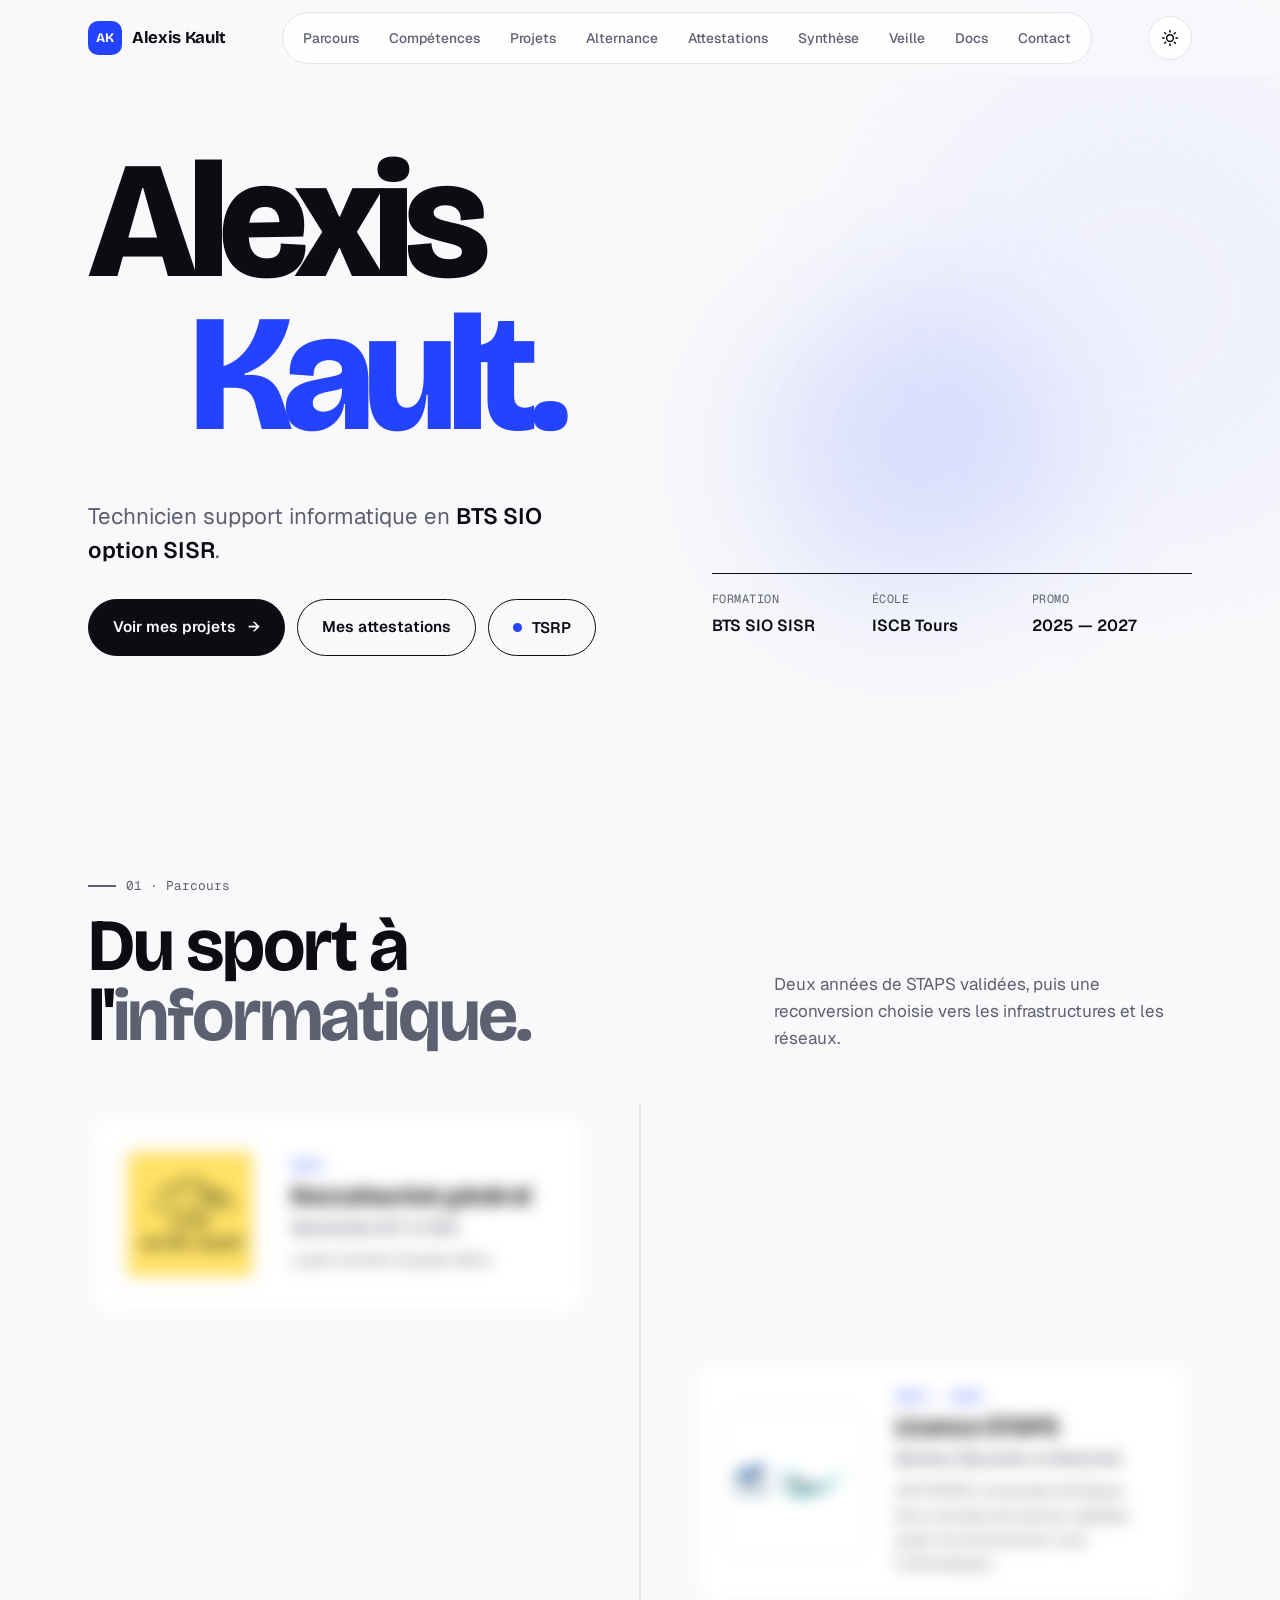
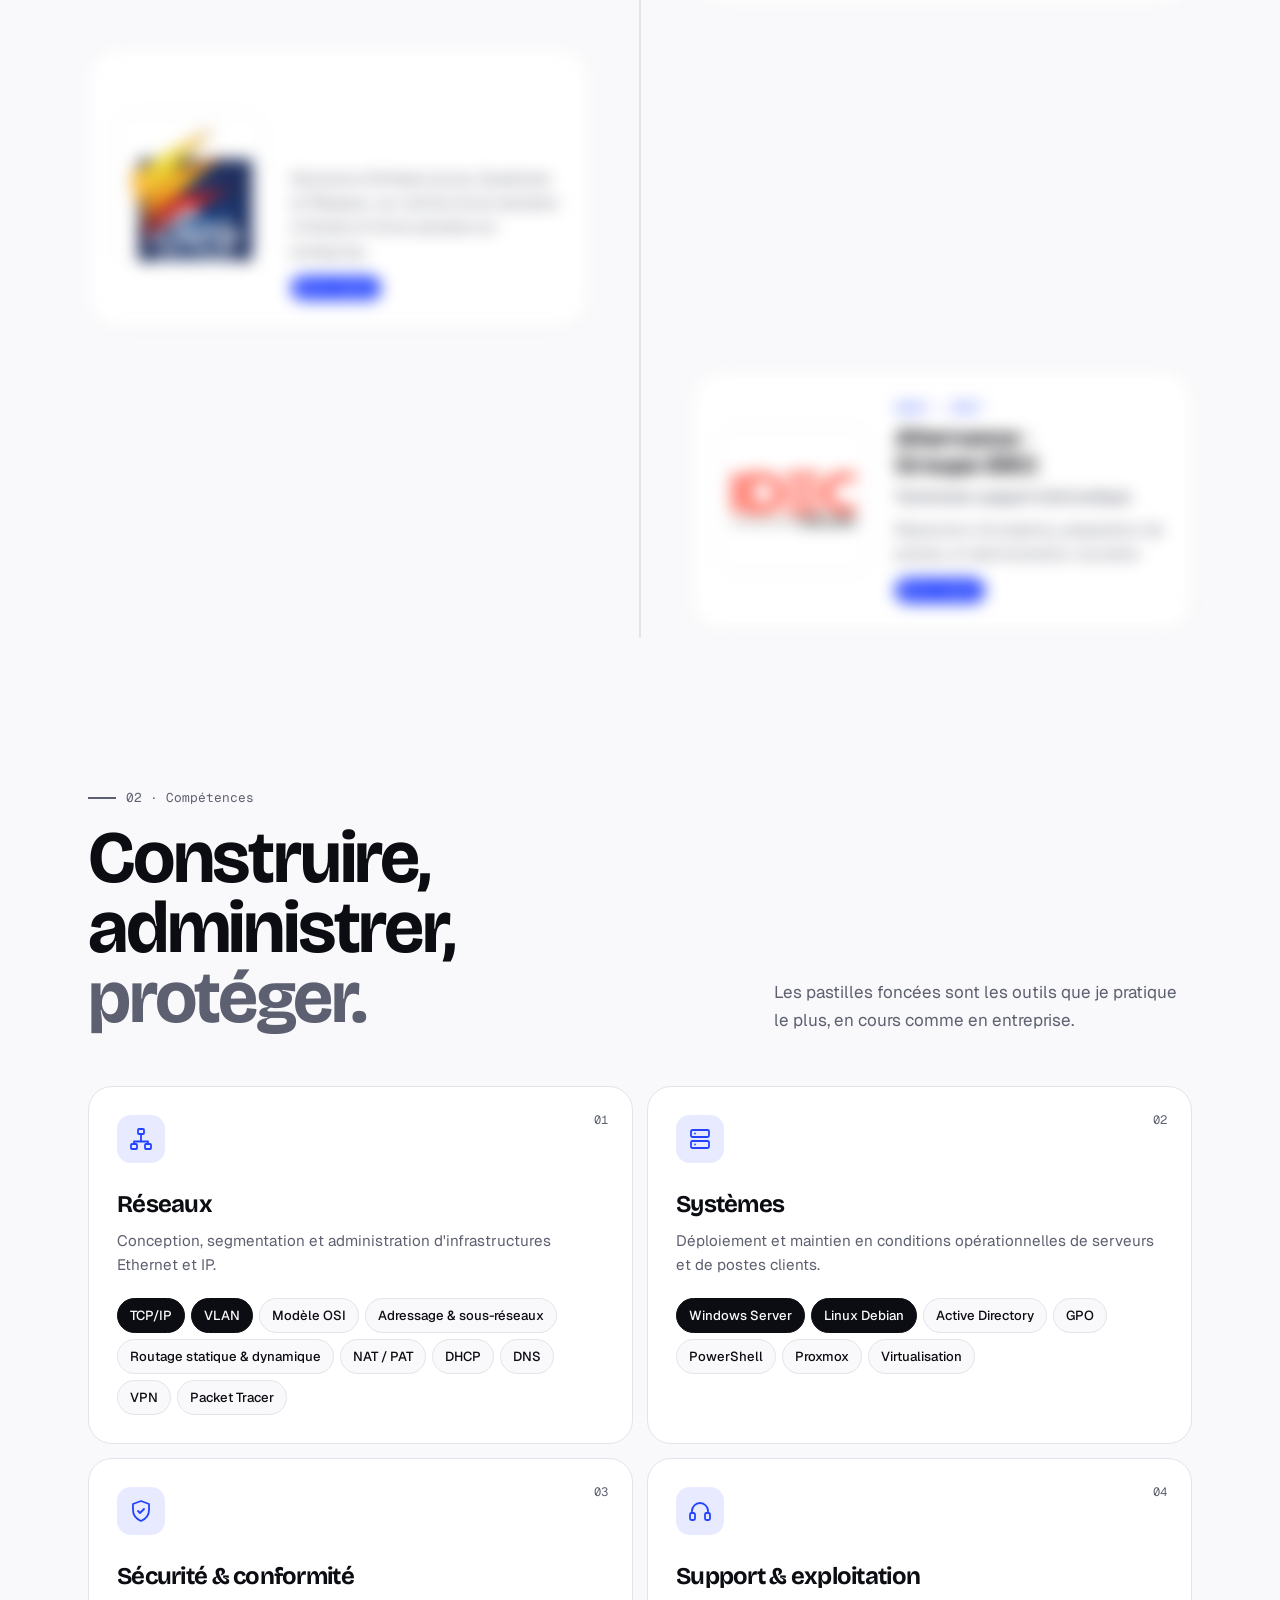
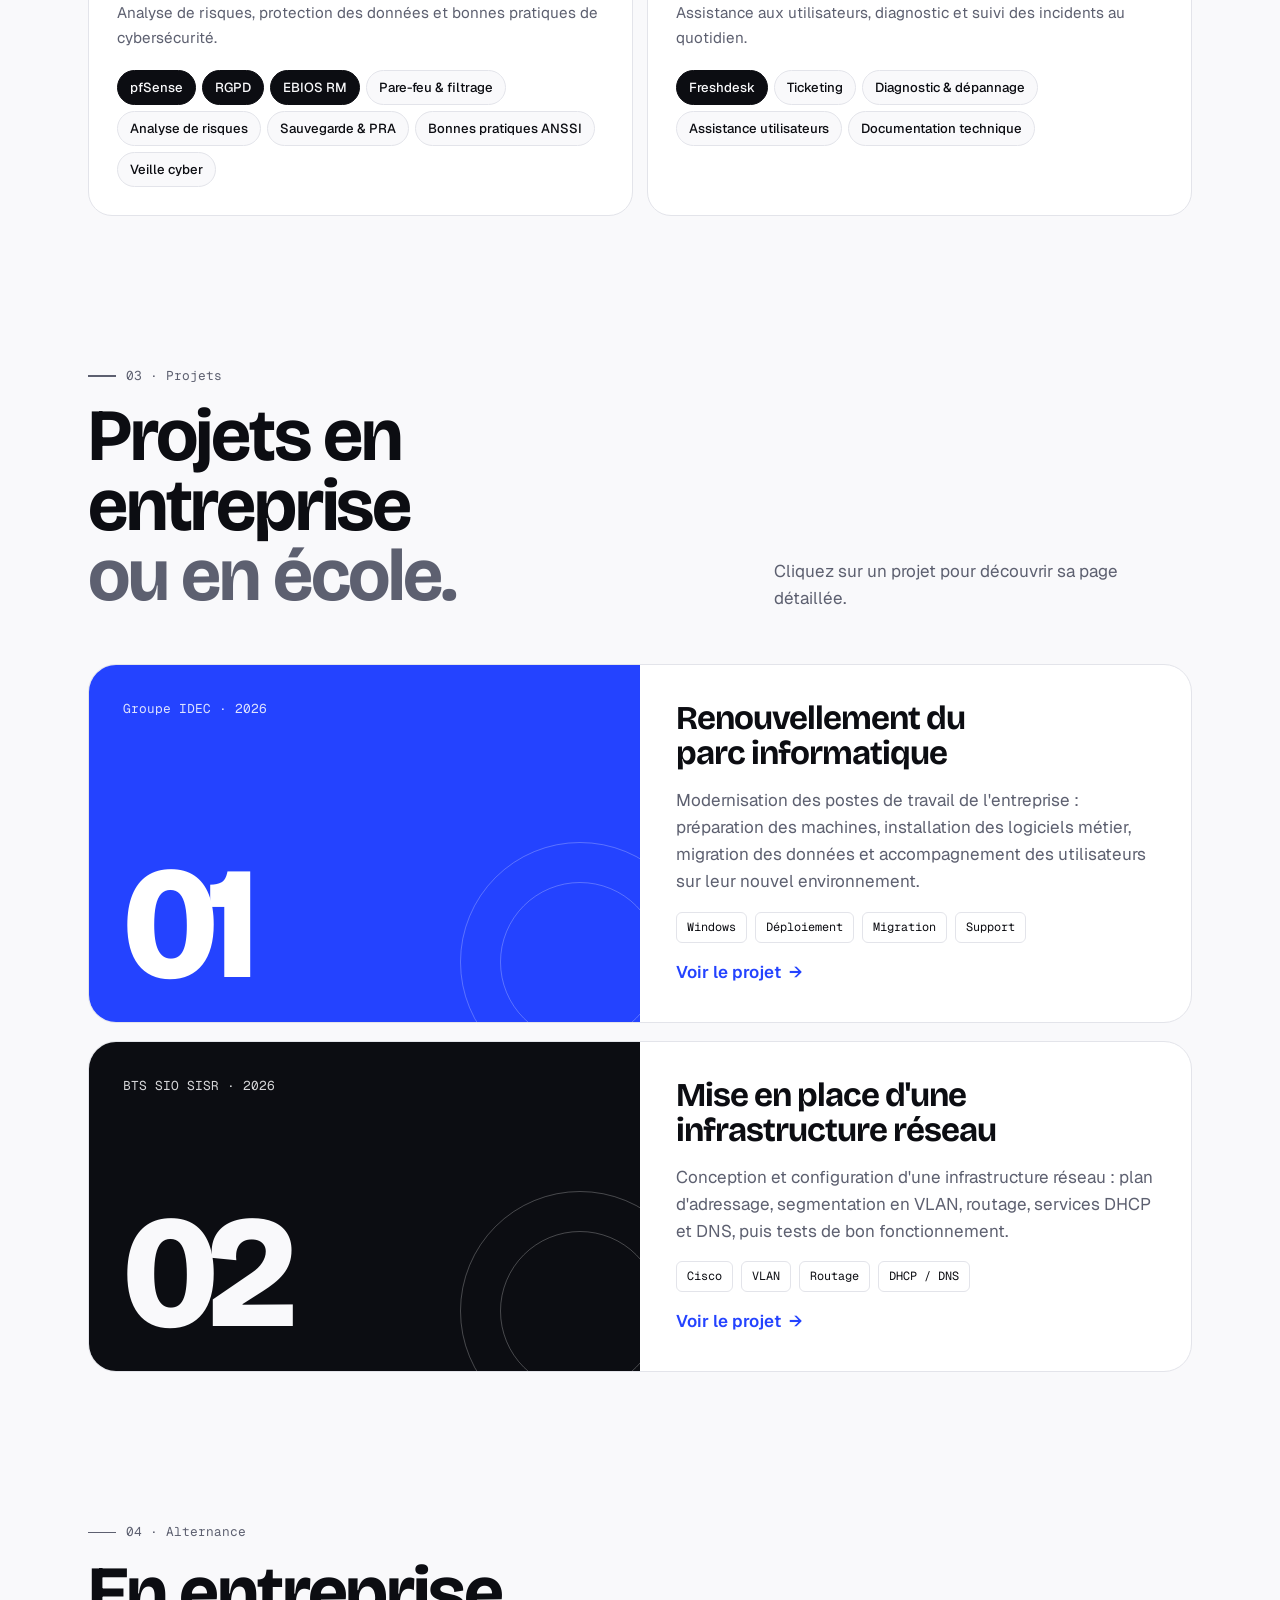
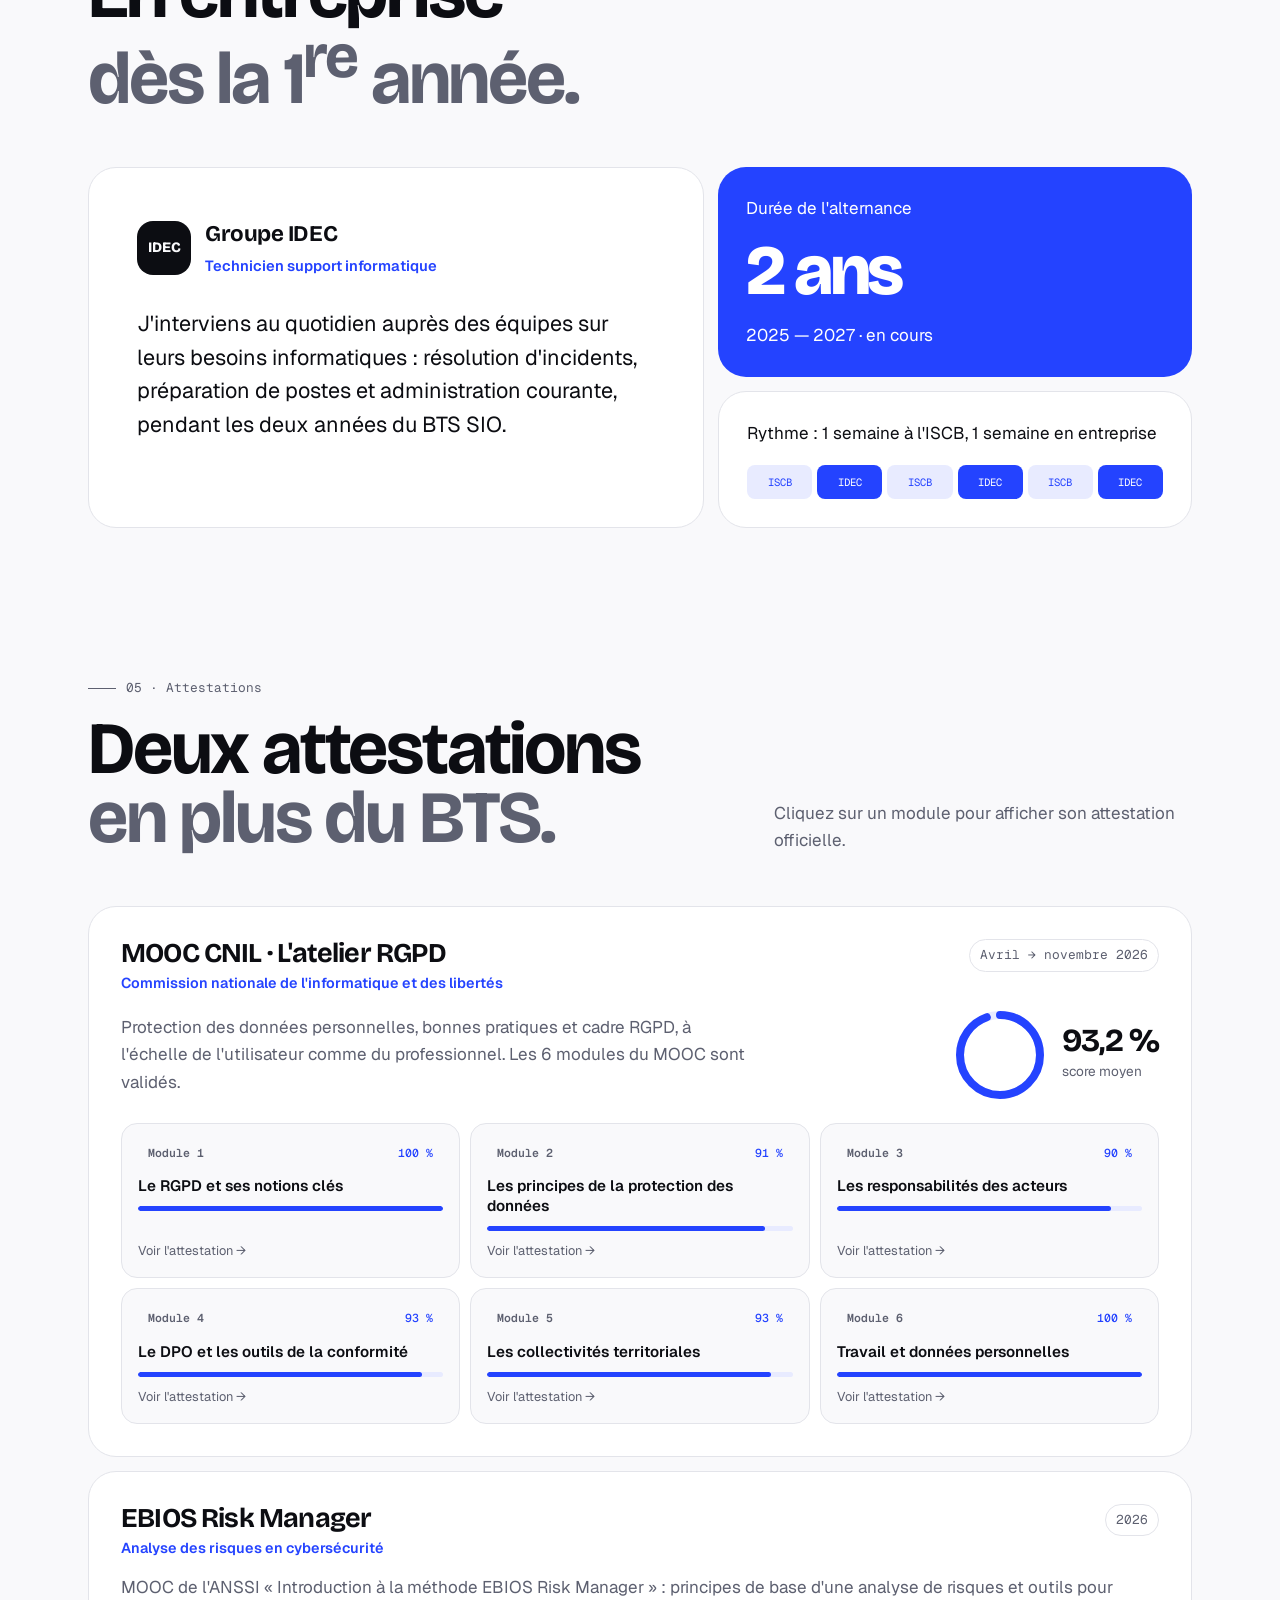
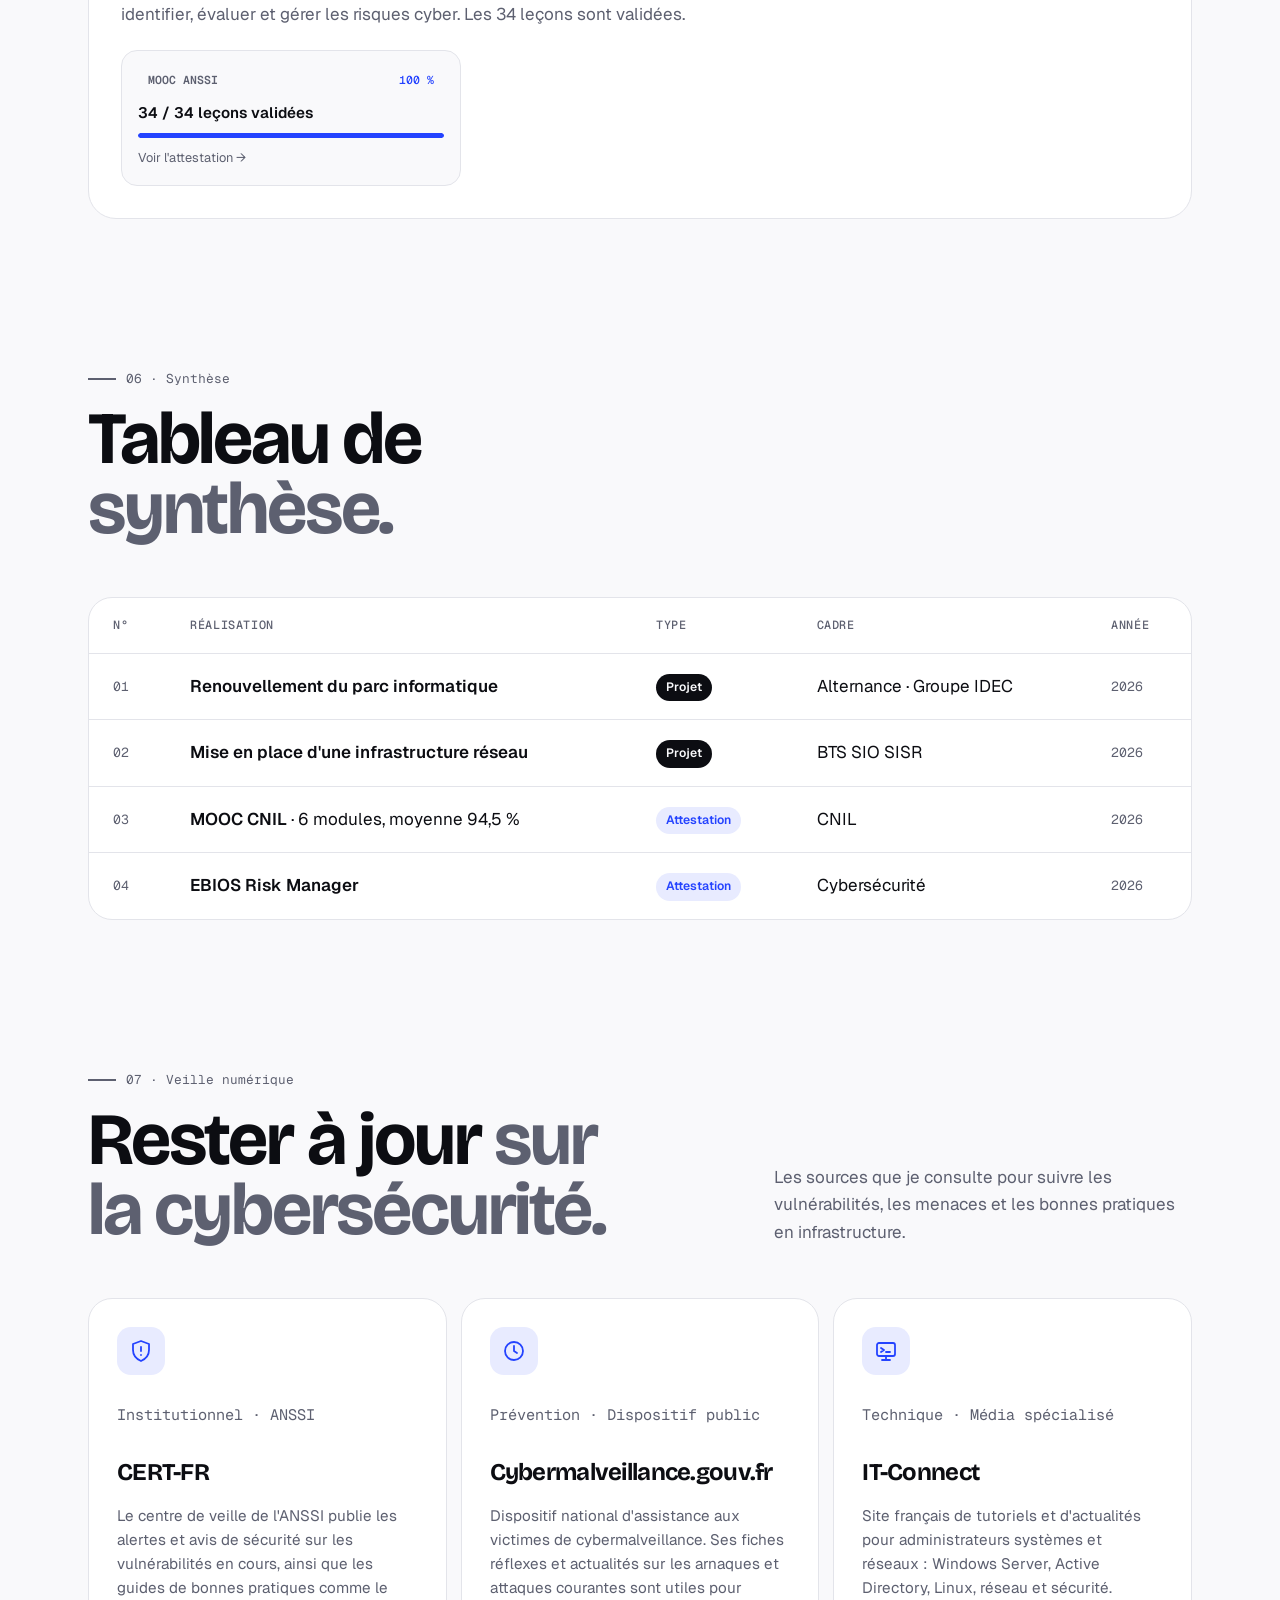
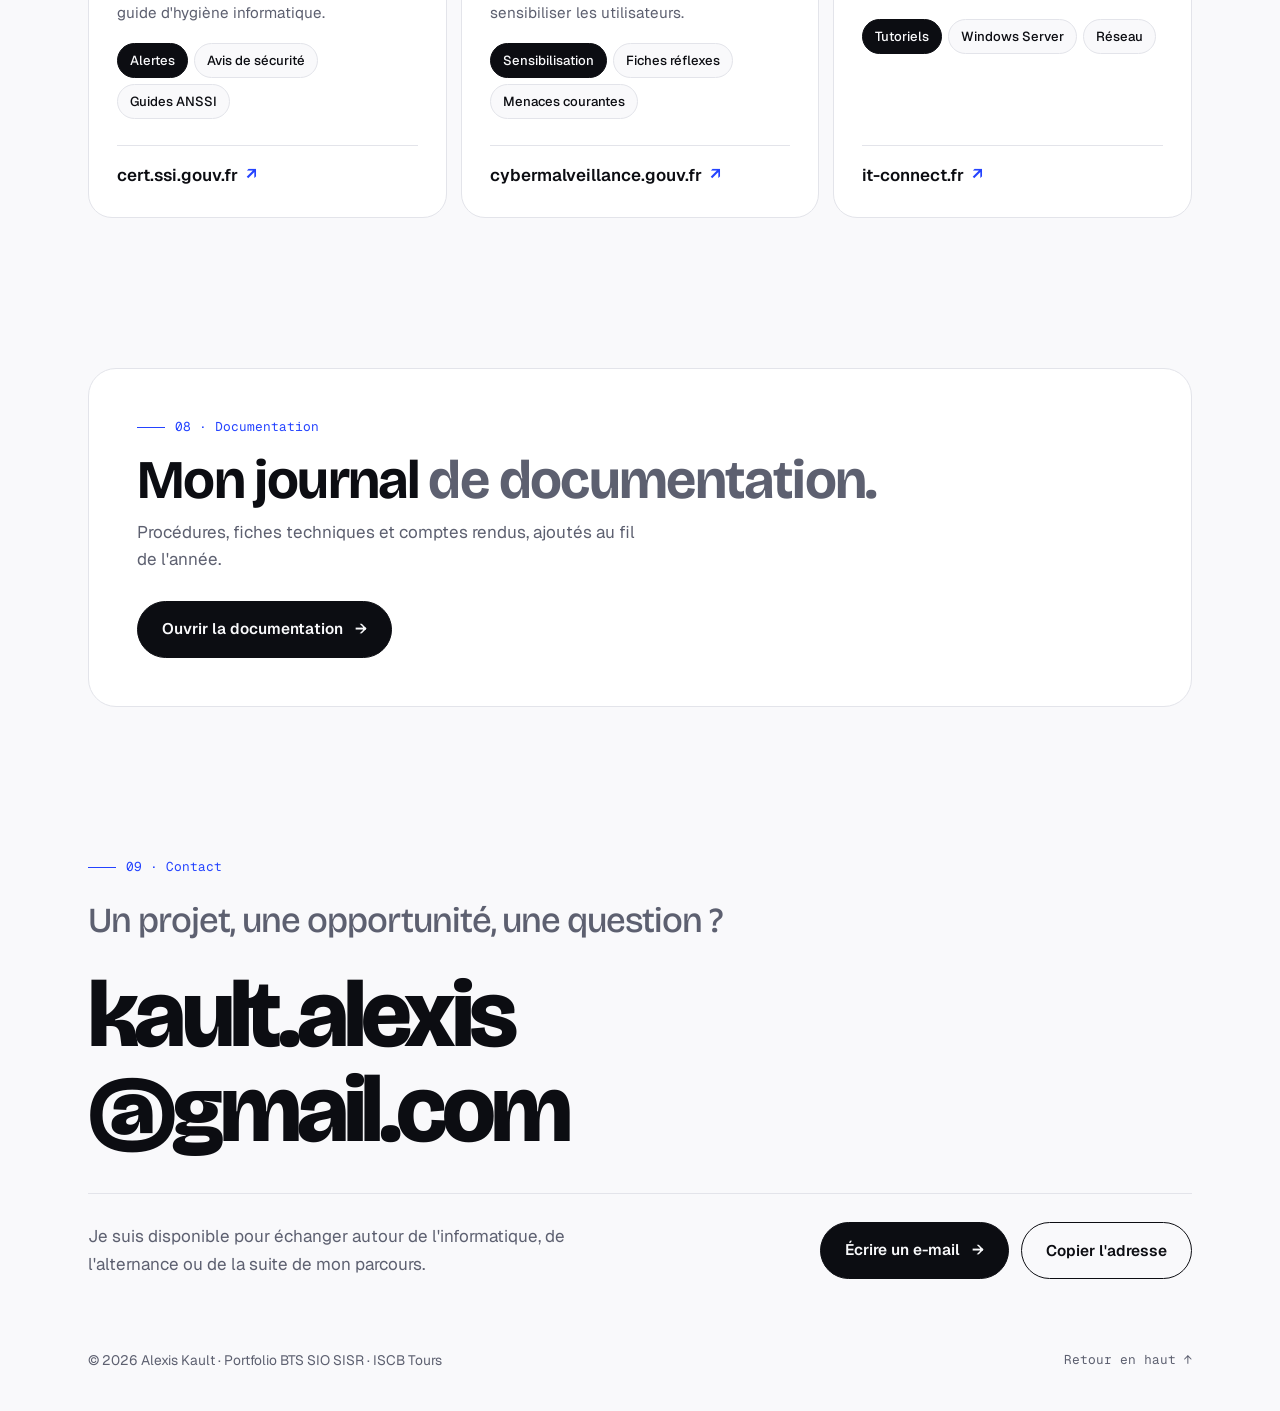
==== commit 51e15075: "Add files via upload" ====
--- a/index.html
+++ b/index.html
@@ -65,8 +65,7 @@
 <section class="hero" id="top">
   <span class="blob a" aria-hidden="true"></span><span class="blob b" aria-hidden="true"></span>
   <div class="wrap">
-    <span class="badge f f0"><i></i>Alternant chez Groupe IDEC · Tours</span>
-    <h1><span class="ln"><span>Alexis</span></span><span class="ln"><span><em>Kault.</em></span></span></h1>
+    <h1 style="margin-top:0"><span class="ln"><span>Alexis</span></span><span class="ln"><span><em>Kault.</em></span></span></h1>
     <div class="hero-low">
       <div>
         <p class="lead f f1">Technicien support informatique en <b>BTS SIO option SISR</b>.</p>
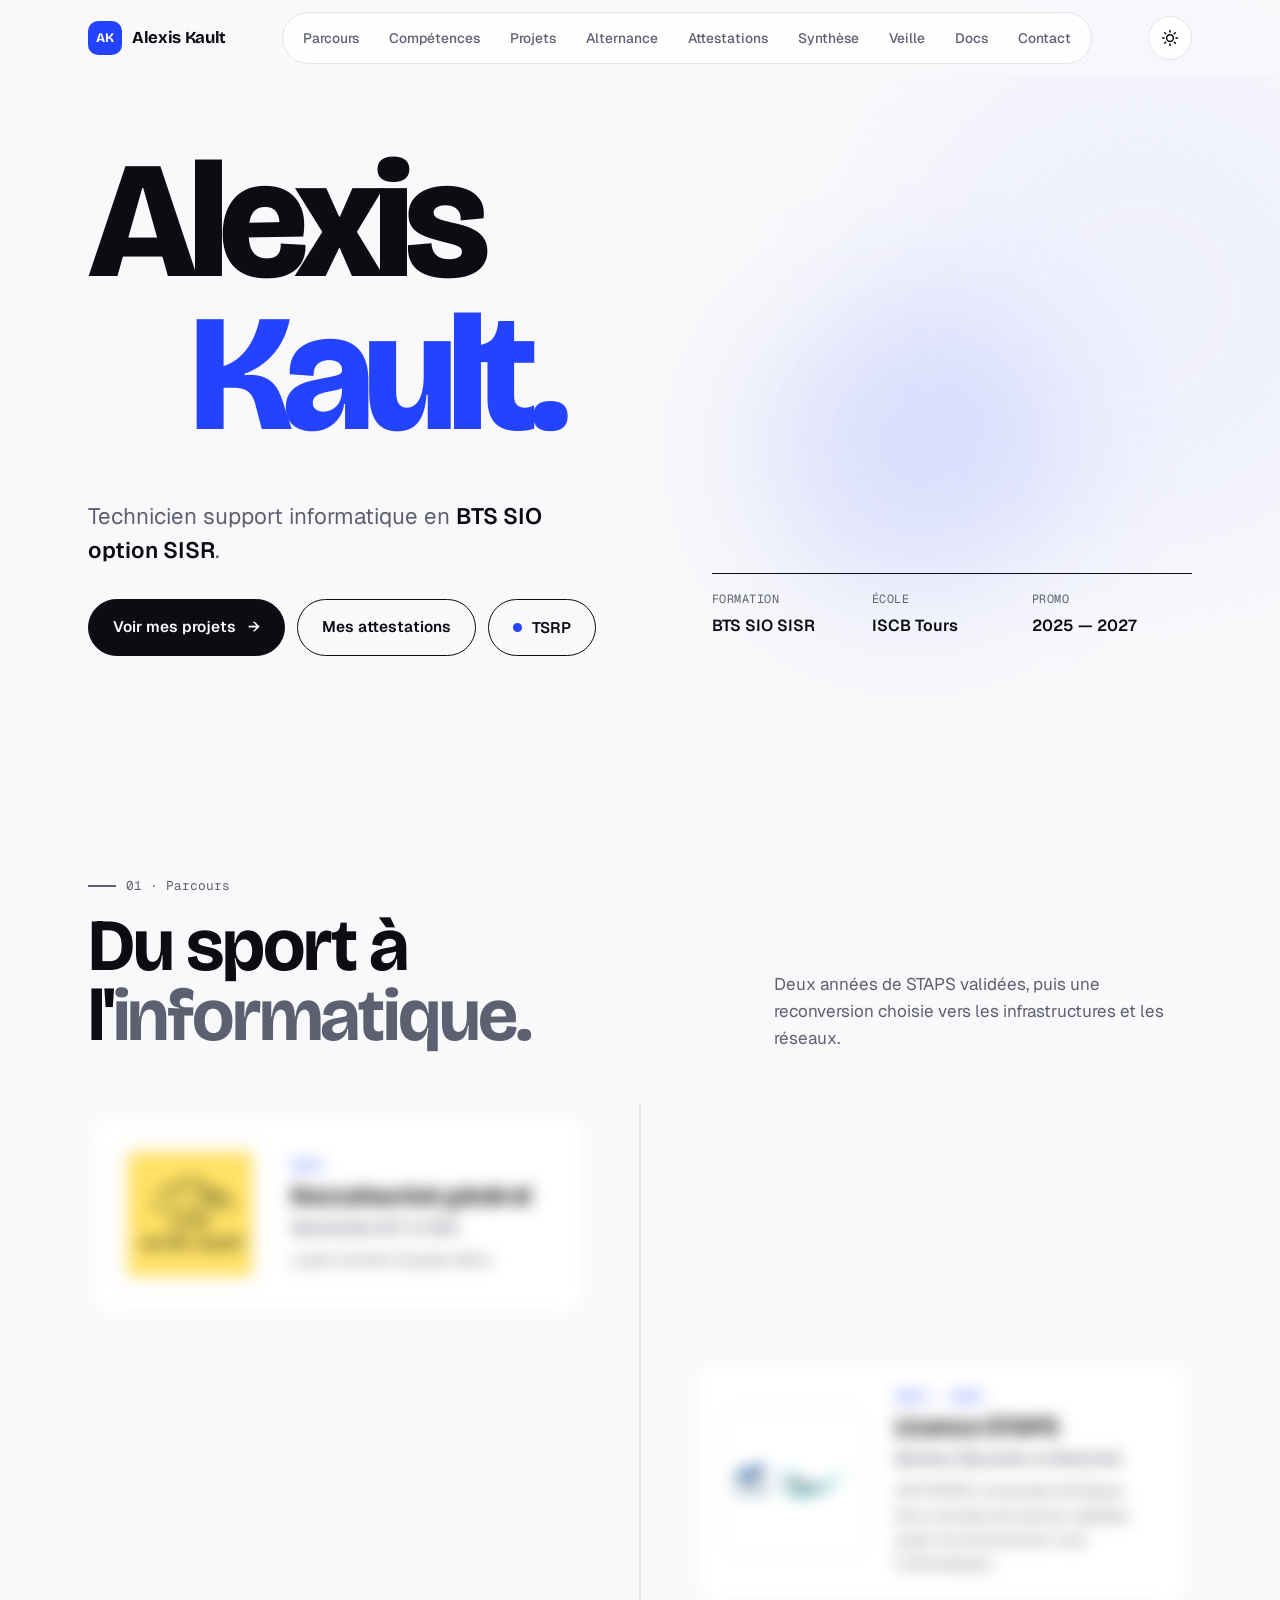
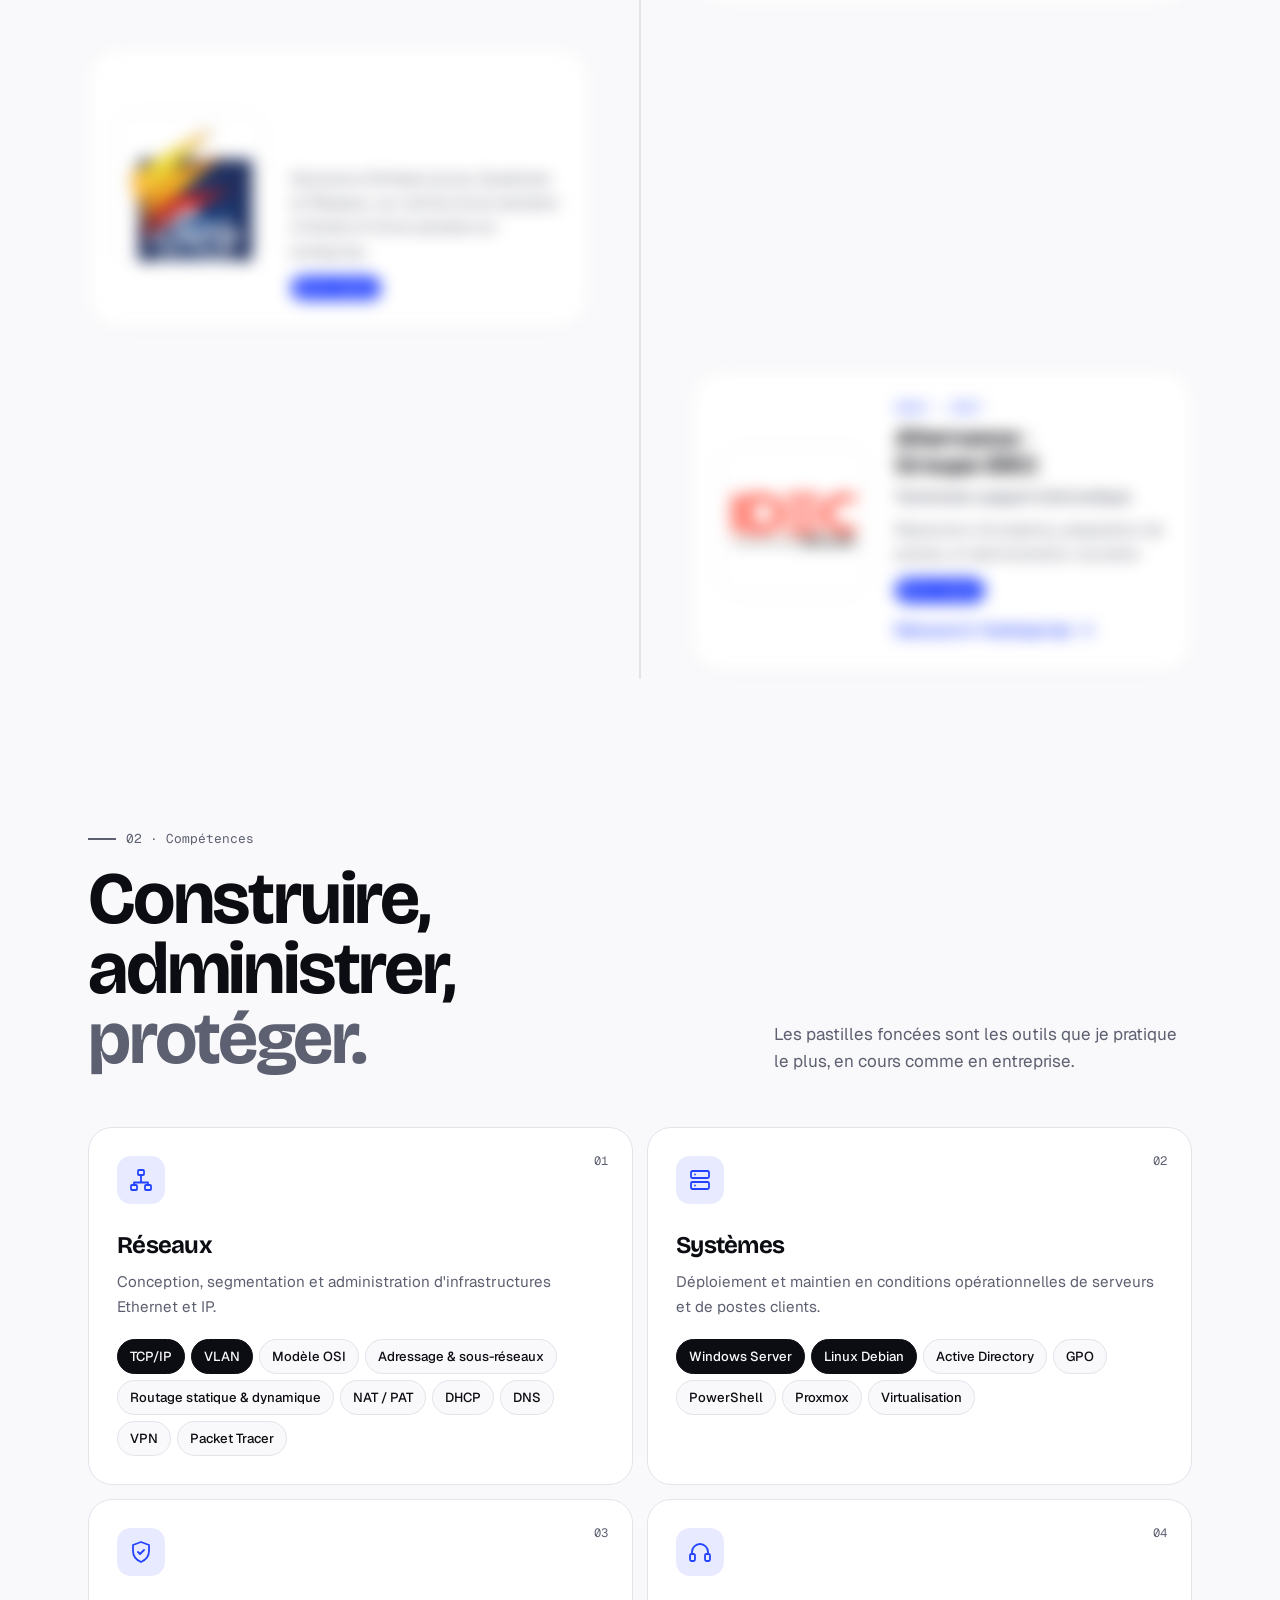
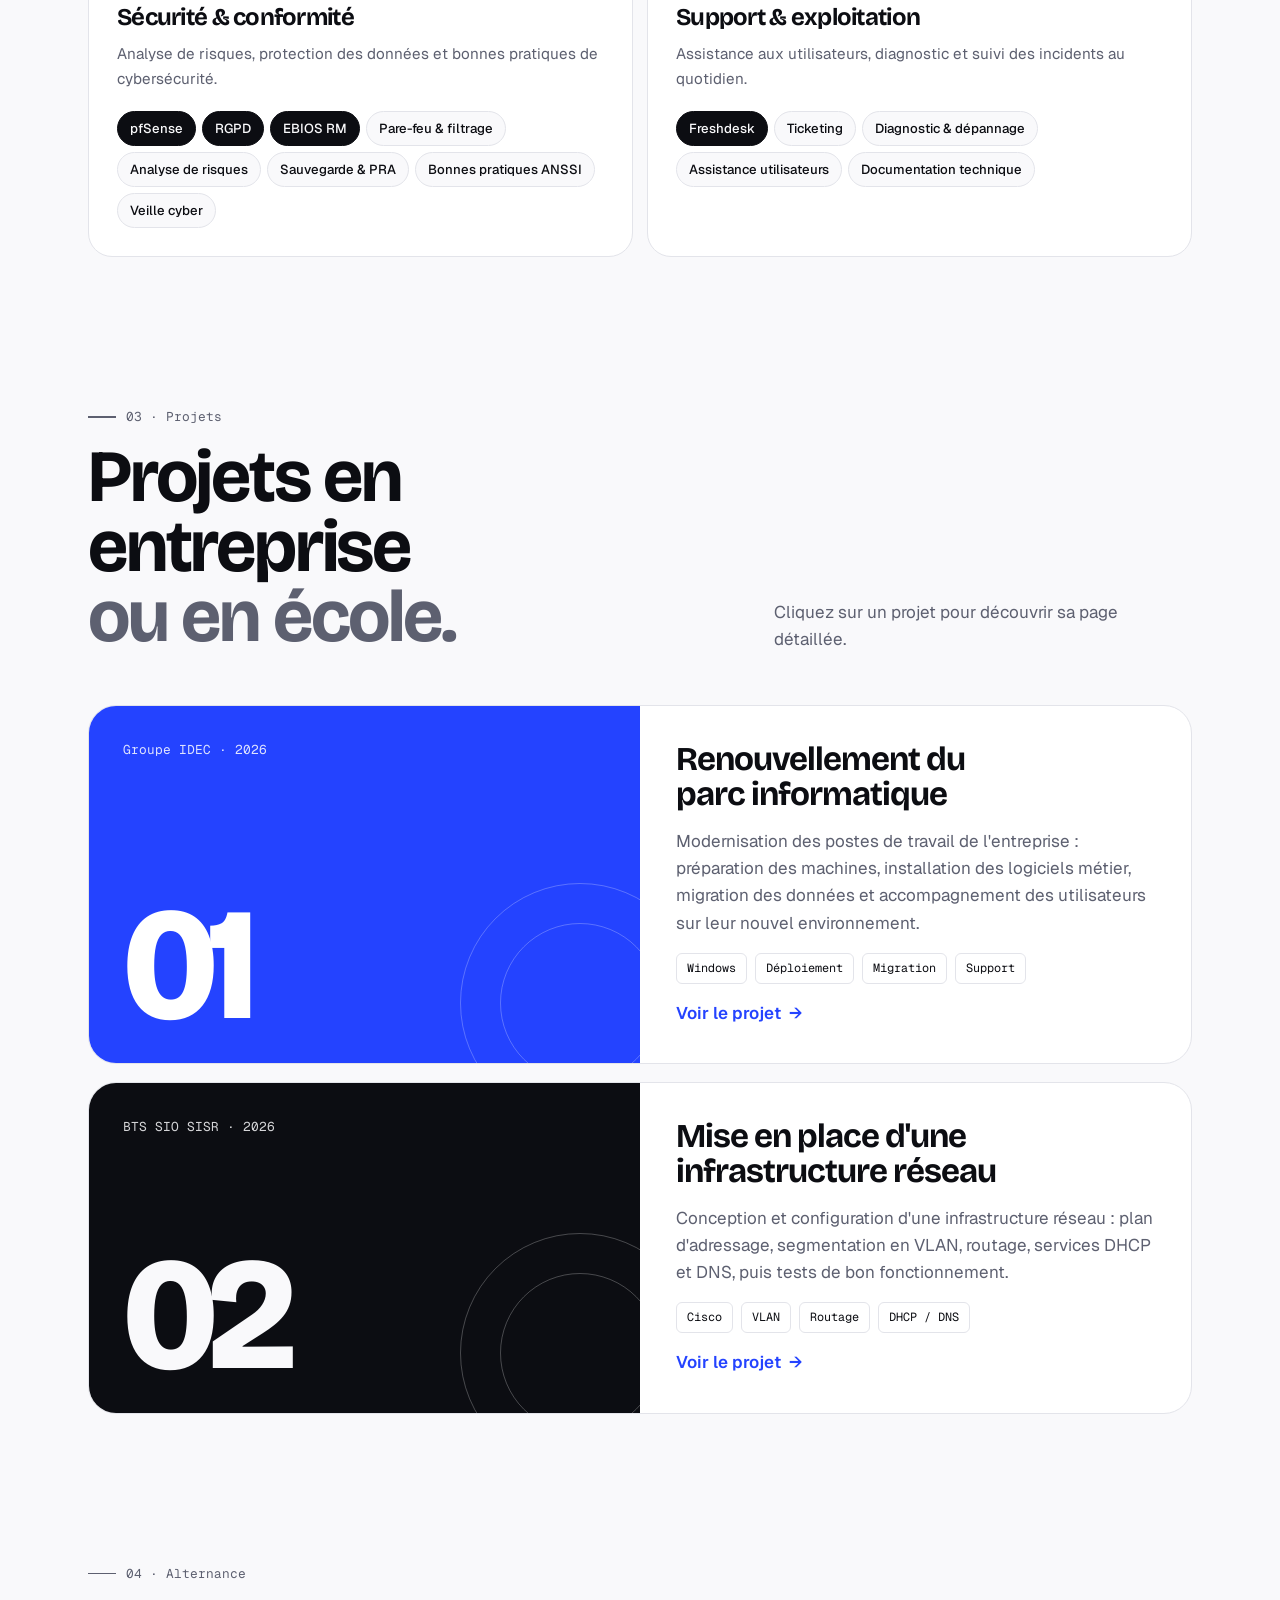
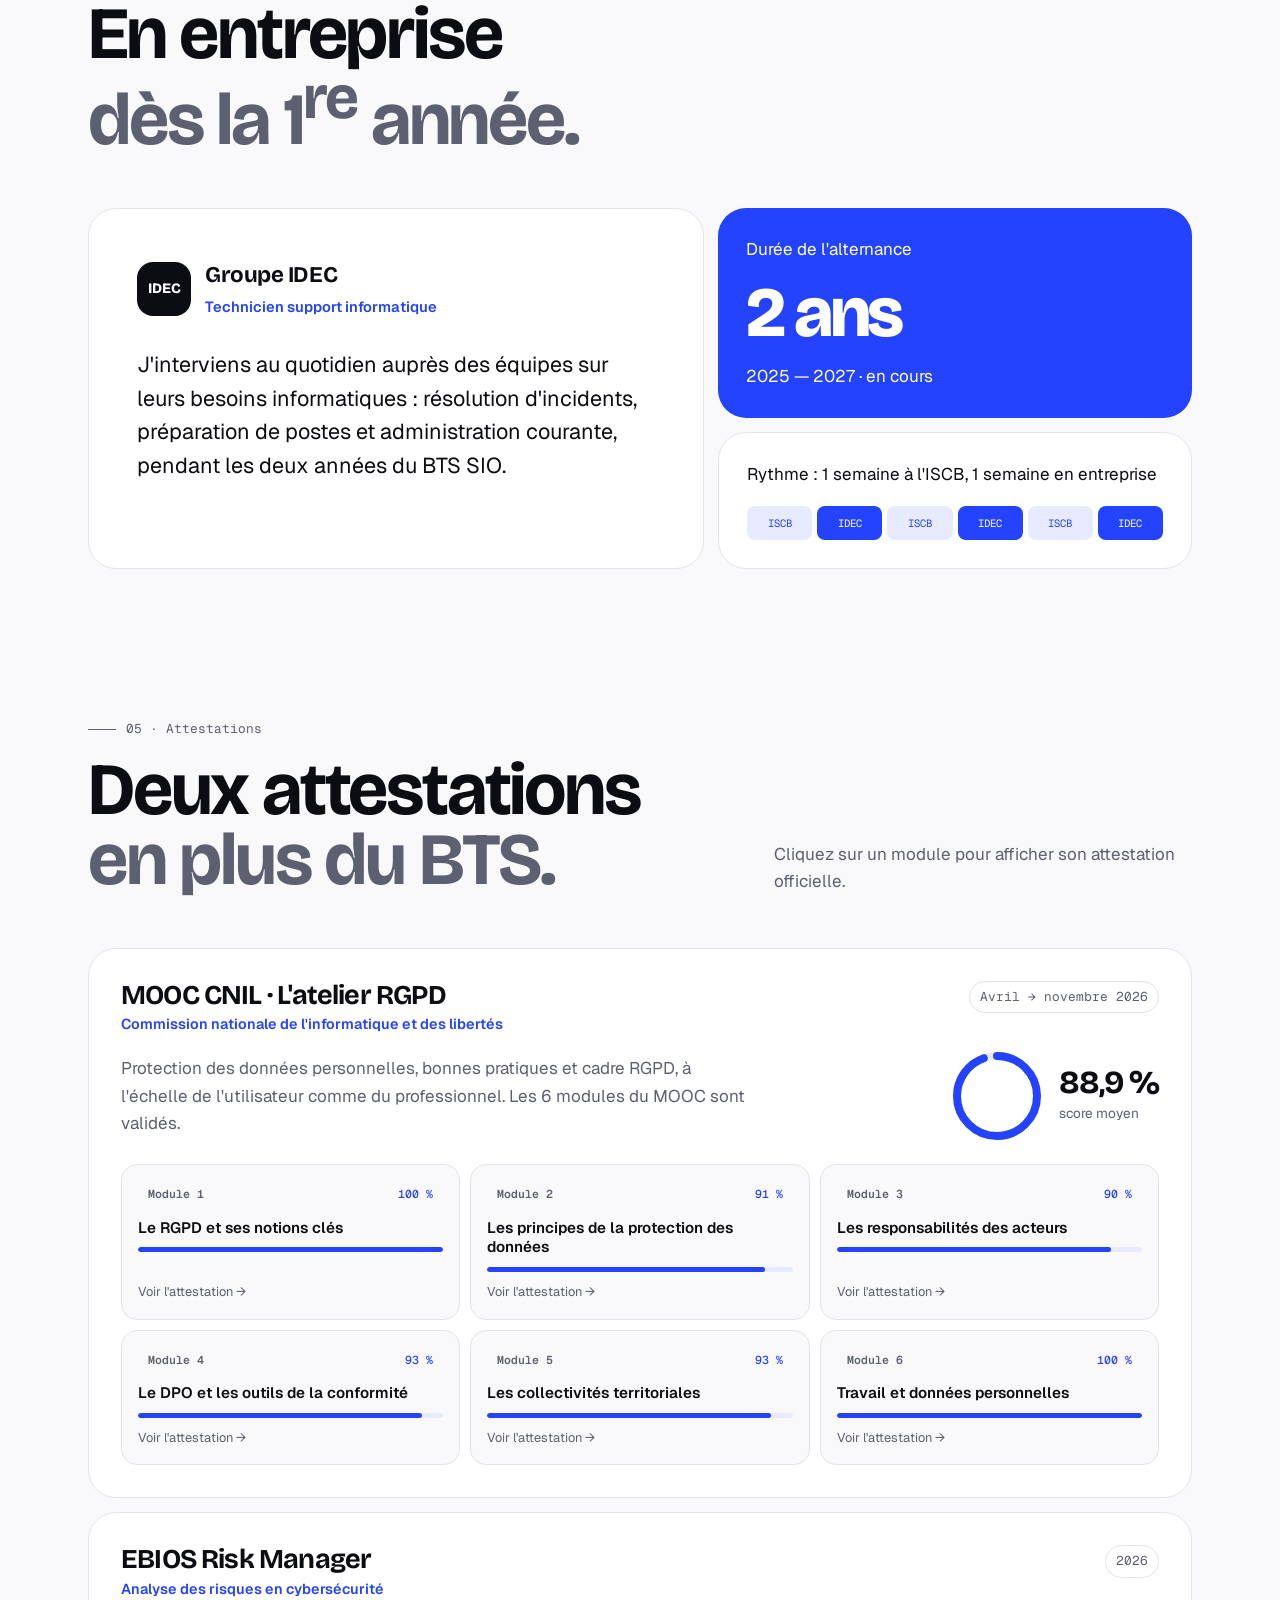
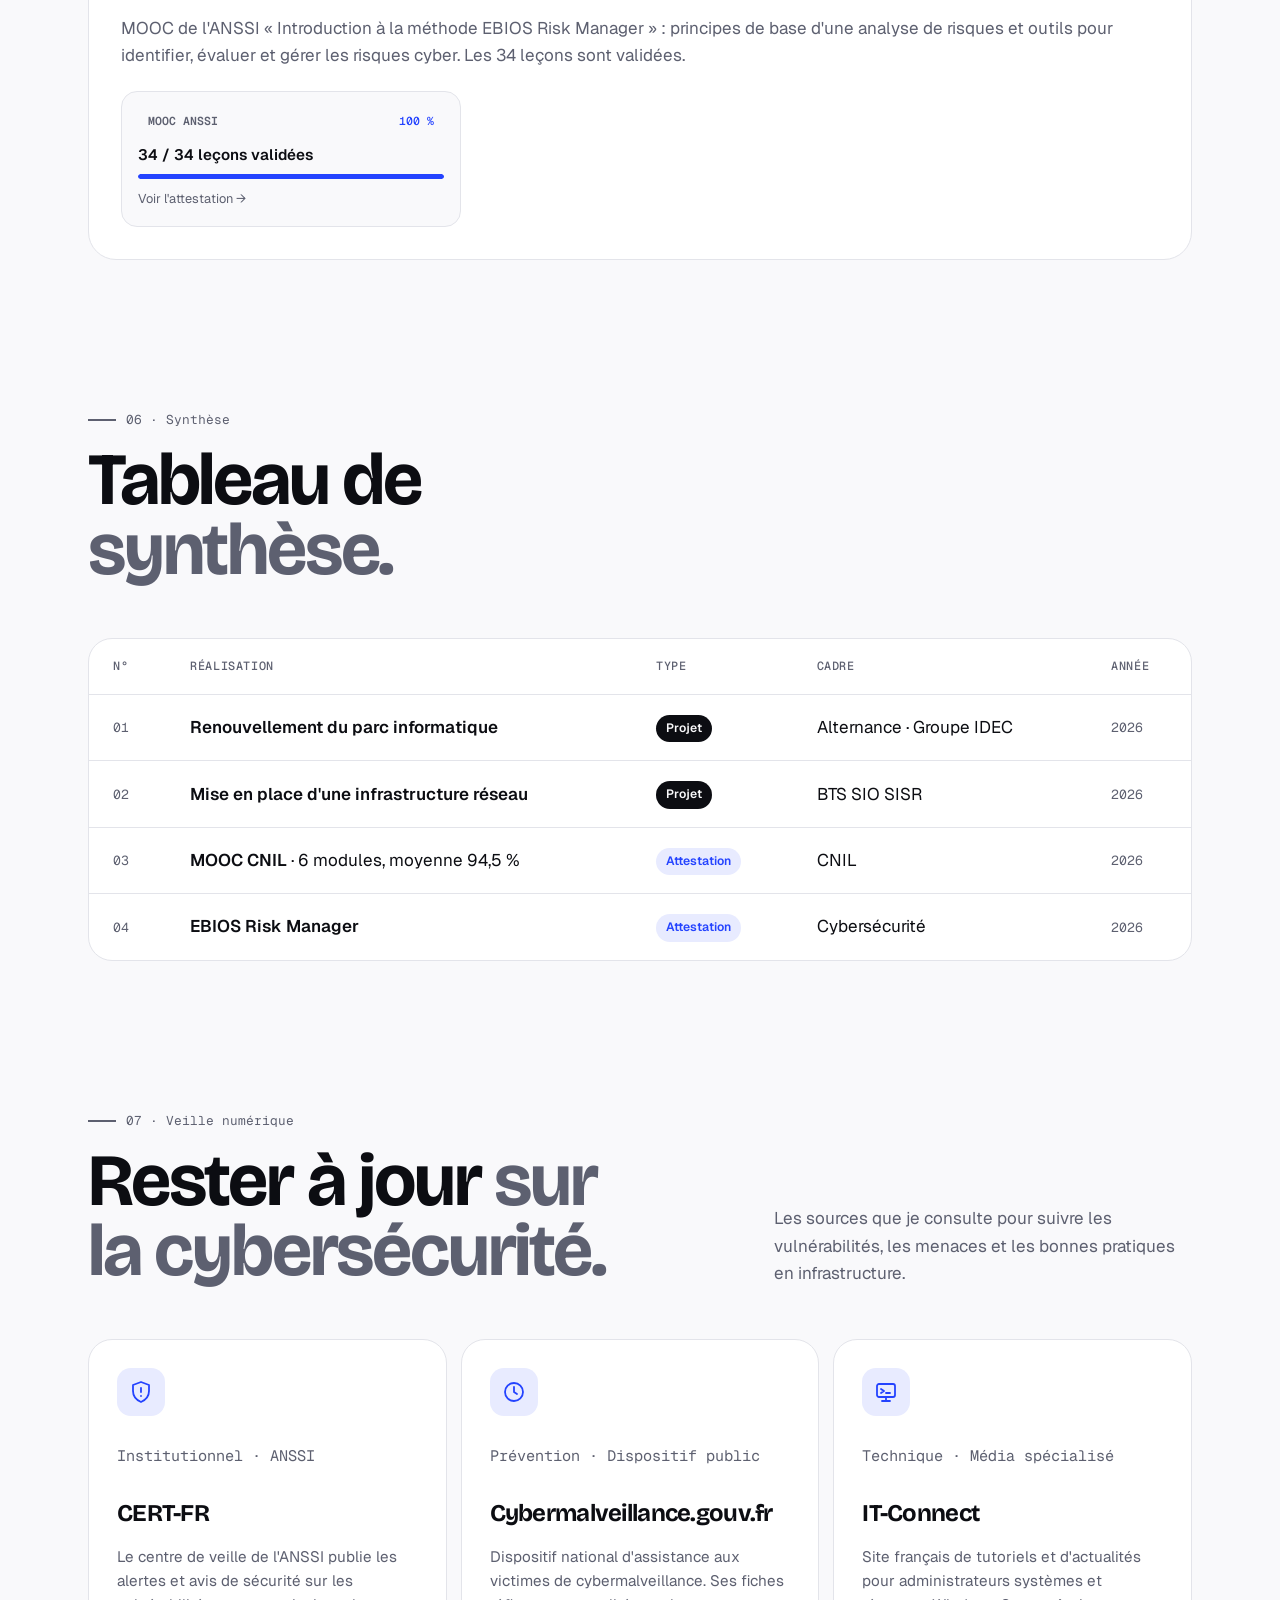
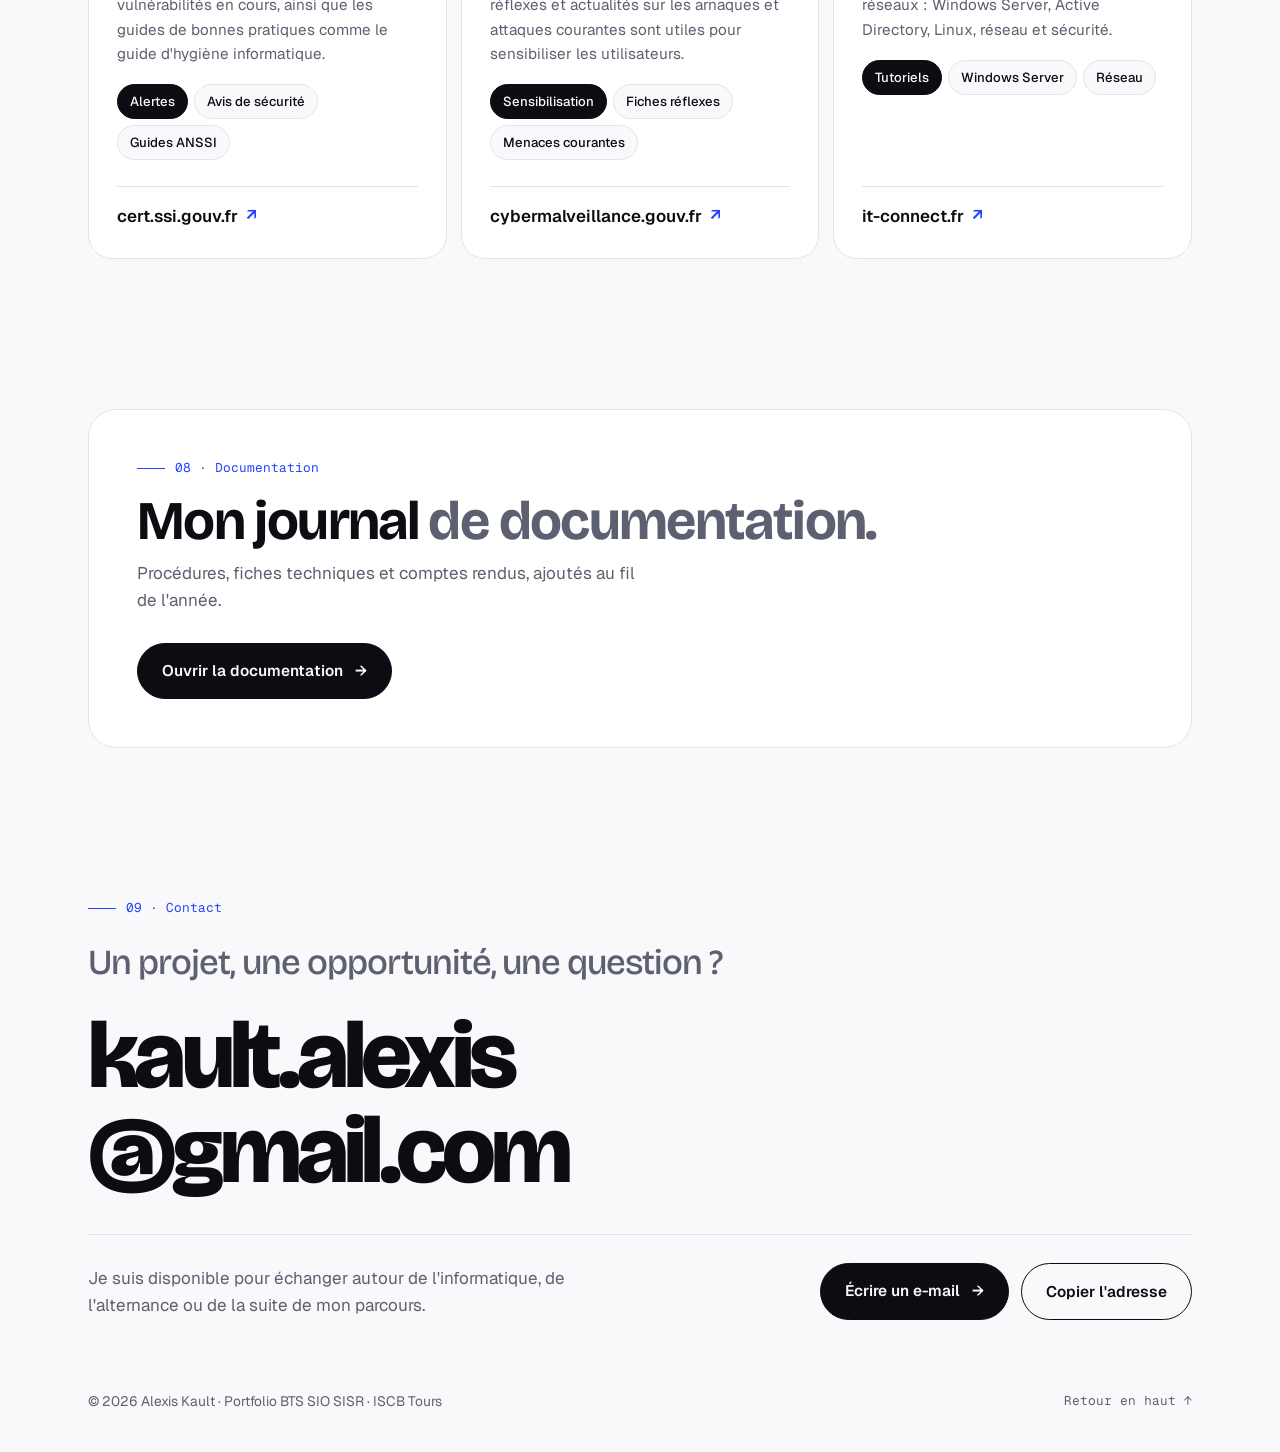
==== commit 79d640b6: "Add files via upload" ====
--- a/index.html
+++ b/index.html
@@ -16,6 +16,14 @@
 <link rel="preconnect" href="https://fonts.gstatic.com" crossorigin>
 <link href="https://fonts.googleapis.com/css2?family=Bricolage+Grotesque:opsz,wght@12..96,400..800&family=Geist:wght@400;500;600&family=Geist+Mono:wght@400;500&display=swap" rel="stylesheet">
 <link rel="stylesheet" href="style.css">
+<style>
+.ev-more{display:flex;align-items:center;gap:8px;margin-top:14px;font-weight:600;color:var(--blue);text-decoration:none}
+.ev-more .ar{transition:transform .35s var(--ease)}
+.ev:has(.ev-more):hover .ev-more .ar{transform:translateX(6px)}
+.ev:has(.ev-more){cursor:pointer}
+.editing .ev:has(.ev-more){cursor:default}
+</style>
+
 </head>
 <body>
 <a class="skip" href="#contenu">Aller au contenu</a>
@@ -105,7 +113,7 @@
       </article>
       <article class="ev cur">
         <div class="lg" data-logo="groupe-idec" data-alt="Groupe IDEC">IDEC<small>logo</small></div>
-        <div><p class="yr">2025 — 2027</p><h3>Alternance · Groupe IDEC</h3><p class="sp">Technicien support informatique</p><p>Résolution d'incidents, préparation de postes, et administration courante.</p><span class="now">● en cours</span></div>
+        <div><p class="yr">2025 — 2027</p><h3>Alternance · Groupe IDEC</h3><p class="sp">Technicien support informatique</p><p>Résolution d'incidents, préparation de postes, et administration courante.</p><span class="now">● en cours</span><a class="ev-more" href="entreprise-idec.html">Découvrir l'entreprise <span class="ar">→</span></a></div>
       </article>
     </div>
   </div>
@@ -398,6 +406,10 @@
     evs.forEach(function(e){var mid=e.offsetTop+e.offsetHeight/2;e.classList.toggle('show',line>=mid-e.offsetHeight*.45)})}
   if(calm){tl.style.setProperty('--tl',1);evs.forEach(function(e){e.classList.add('show')})}else{addEventListener('scroll',tlFill,{passive:true});addEventListener('resize',tlFill);tlFill()}
 
+  // Carte IDEC cliquable
+  document.querySelectorAll('.ev').forEach(function(ev){var l=ev.querySelector('.ev-more');if(!l)return;
+    ev.addEventListener('click',function(e){if(document.body.classList.contains('editing')||e.target.closest('a'))return;location.href=l.getAttribute('href')})});
+
   // Cascade des pastilles
   document.querySelectorAll('.chips').forEach(function(ul){[].forEach.call(ul.children,function(li,i){li.style.setProperty('--c',i)})});
 
